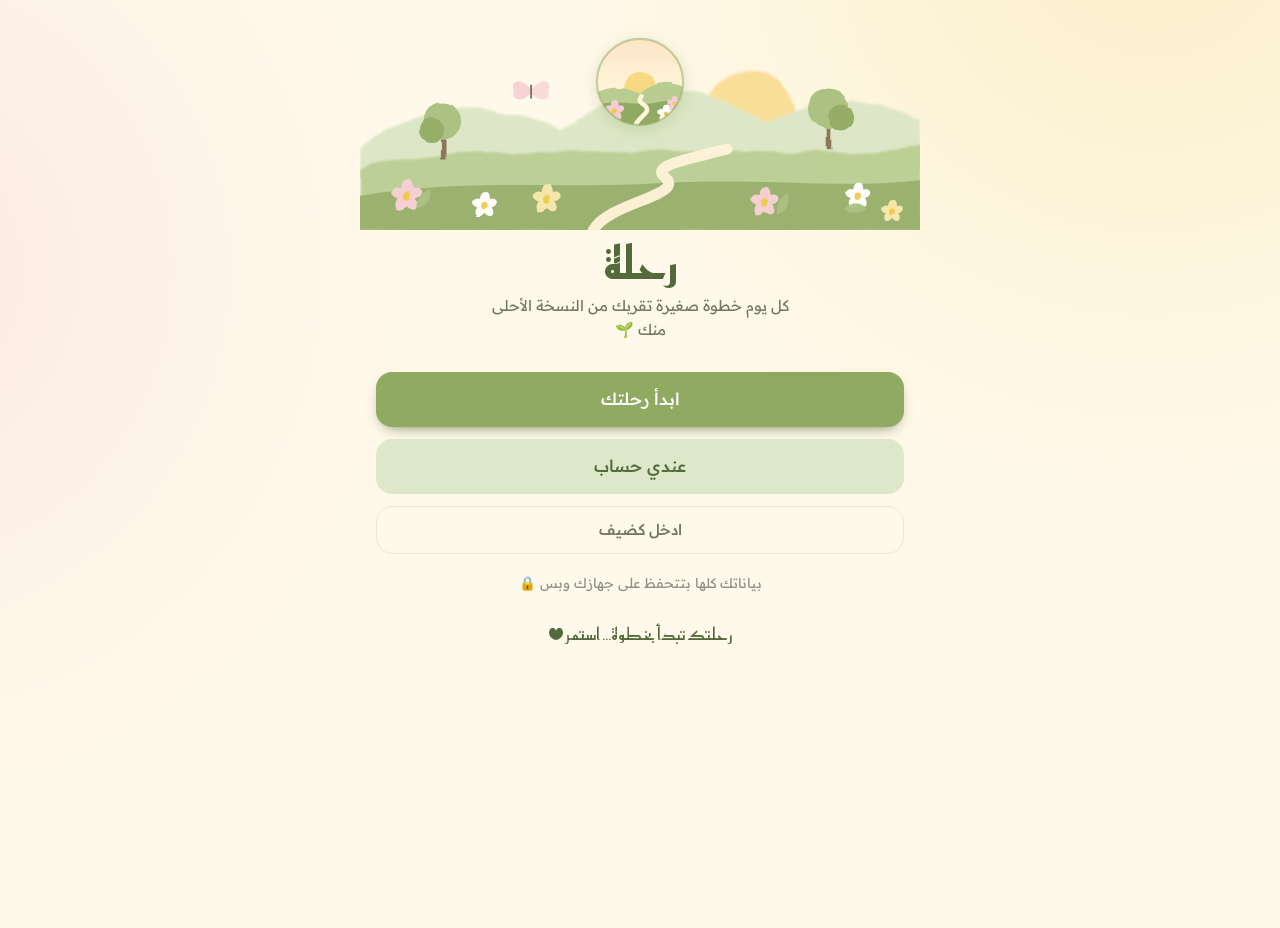
==== rehla/index.html @ 995b86f7 "Add Rehla: Arabic personal growth PWA (worship, habits, journal, mood, health, goals, reports) Offli" ====
<!doctype html>
<html lang="ar" dir="rtl">
<head>
  <meta charset="utf-8">
  <meta name="viewport" content="width=device-width, initial-scale=1, viewport-fit=cover">
  <title>رحلة · خطوة كل يوم</title>
  <meta name="description" content="رحلة — تطبيقك لتنظيم عباداتك وعاداتك وصحتك ومشاعرك، خطوة صغيرة كل يوم.">
  <meta name="theme-color" content="#FFF9EB">
  <link rel="manifest" href="manifest.webmanifest">
  <link rel="icon" href="icons/icon.svg" type="image/svg+xml">
  <link rel="apple-touch-icon" href="icons/icon-192.png">
  <meta name="mobile-web-app-capable" content="yes">
  <meta name="apple-mobile-web-app-capable" content="yes">
  <meta name="apple-mobile-web-app-title" content="رحلة">
  <link rel="preconnect" href="https://fonts.googleapis.com">
  <link rel="preconnect" href="https://fonts.gstatic.com" crossorigin>
  <link href="https://fonts.googleapis.com/css2?family=Amiri:wght@400;700&family=Readex+Pro:wght@300;400;500;600;700&family=Reem+Kufi:wght@500;600;700&display=swap" rel="stylesheet">
  <link rel="stylesheet" href="css/app.css">
</head>
<body>
  <!-- فلاتر الألوان المائية المشتركة لكل الرسومات -->
  <svg width="0" height="0" style="position:absolute" aria-hidden="true">
    <defs>
      <filter id="wc" x="-20%" y="-20%" width="140%" height="140%">
        <feTurbulence type="fractalNoise" baseFrequency="0.035" numOctaves="2" seed="3" result="n"/>
        <feDisplacementMap in="SourceGraphic" in2="n" scale="7" xChannelSelector="R" yChannelSelector="G" result="d"/>
        <feGaussianBlur in="d" stdDeviation="0.8"/>
      </filter>
      <filter id="wcs" x="-20%" y="-20%" width="140%" height="140%">
        <feTurbulence type="fractalNoise" baseFrequency="0.08" numOctaves="2" seed="7" result="n"/>
        <feDisplacementMap in="SourceGraphic" in2="n" scale="2.5" xChannelSelector="R" yChannelSelector="G"/>
      </filter>
      <linearGradient id="sky" x1="0" y1="0" x2="0" y2="1">
        <stop offset="0" stop-color="#FCE6C8"/><stop offset=".6" stop-color="#FFF4DA"/><stop offset="1" stop-color="#EEF3DF"/>
      </linearGradient>
    </defs>
  </svg>

  <div id="splash" aria-hidden="true">
    <div class="splash-in">
      <svg width="96" height="96" viewBox="0 0 64 64"><circle cx="32" cy="32" r="30" fill="url(#sky)"/><circle cx="32" cy="36" r="11" fill="#F7D57A"/><path d="M2 44 C 14 34 22 36 32 40 C 44 30 54 32 62 40 L62 52 A30 30 0 0 1 2 52Z" fill="#B9CD92"/><path d="M28 62 C 30 56 40 54 36 49 C 33 46 30 46 33 42" stroke="#FFF4DA" stroke-width="3.2" fill="none" stroke-linecap="round"/></svg>
      <b>رحلة</b>
    </div>
  </div>

  <a href="#main" class="skip">انتقل للمحتوى</a>
  <main id="main" tabindex="-1"></main>
  <nav id="nav" class="bottom-nav" aria-label="التنقل الرئيسي" hidden></nav>
  <div id="toasts" aria-live="polite"></div>

  <noscript><p style="padding:24px;text-align:center">رحلة محتاجة JavaScript عشان تشتغل.</p></noscript>
  <script type="module" src="js/app.js"></script>
</body>
</html>
---- rehla/css/app.css ----
/* ============ رحلة — الهوية البصرية ============ */
:root {
  --bg: #FFF9EB;
  --bg2: #FBF1DC;
  --card: #FFFDF7;
  --ink: #3E4A32;
  --ink2: #6F7765;
  --muted: #8E9284;
  --line: #EFE5CF;
  --track: #EEE7D6;
  --green: #91AA62;
  --green-d: #536B3C;
  --green-l: #DDE8CB;
  --pink: #F5CDD2;
  --pink-d: #E58FA0;
  --yellow: #F7E6A8;
  --yellow-d: #E5B93C;
  --sky: #DCEBF5;
  --sky-d: #7FB3D9;
  --peach: #FBE0C8;
  --lav: #E7DDF2;
  --danger: #C8645A;
  --shadow: 0 6px 22px -10px rgba(110, 96, 60, .28), 0 1px 3px rgba(110, 96, 60, .06);
  --shadow-lg: 0 18px 40px -16px rgba(83, 107, 60, .35);
  --r: 22px;
  --r-s: 14px;
  --f-body: 'Readex Pro', 'Segoe UI', Tahoma, sans-serif;
  --f-title: 'Reem Kufi', 'Readex Pro', sans-serif;
  --f-quran: 'Amiri', 'Traditional Arabic', serif;
  --nav-h: 74px;
  color-scheme: light;
}
[data-theme="dark"] {
  --bg: #1B2018;
  --bg2: #20271C;
  --card: #262E21;
  --ink: #EEF0E4;
  --ink2: #C4C9B6;
  --muted: #9AA08C;
  --line: #343E2D;
  --track: #39432F;
  --green: #A3BC72;
  --green-d: #C9DAA6;
  --green-l: #34422A;
  --pink: #5A3B41;
  --pink-d: #E8A0AE;
  --yellow: #554A26;
  --yellow-d: #E5C35C;
  --sky: #2B3D4A;
  --peach: #4E3B2C;
  --lav: #3C3449;
  --shadow: 0 6px 22px -10px rgba(0, 0, 0, .6);
  --shadow-lg: 0 18px 40px -16px rgba(0, 0, 0, .7);
  color-scheme: dark;
}

* { box-sizing: border-box; -webkit-tap-highlight-color: transparent; }
html { background: var(--bg); }
body {
  margin: 0; min-height: 100dvh; font-family: var(--f-body); color: var(--ink); background: var(--bg);
  background-image: radial-gradient(circle at 90% -10%, rgba(247, 230, 168, .5), transparent 40%), radial-gradient(circle at -10% 30%, rgba(245, 205, 210, .35), transparent 35%);
  background-attachment: fixed; font-size: 15px; line-height: 1.6; overflow-x: hidden;
}
[data-theme="dark"] body { background-image: radial-gradient(circle at 90% -10%, rgba(145, 170, 98, .12), transparent 40%); }
h1, h2, h3 { font-family: var(--f-title); font-weight: 600; margin: 0; line-height: 1.35; }
h1 { font-size: 1.45rem; } h2 { font-size: 1.1rem; } h3 { font-size: .98rem; margin: 10px 0 8px; }
p { margin: 6px 0; }
a { color: inherit; text-decoration: none; }
button, input, select, textarea { font: inherit; color: inherit; }
img { max-width: 100%; }
:focus-visible { outline: 3px solid var(--green); outline-offset: 2px; border-radius: 10px; }
[hidden] { display: none !important; }
.skip { position: absolute; top: -40px; right: 8px; background: var(--green); color: #fff; padding: 8px 14px; border-radius: 10px; z-index: 100; }
.skip:focus { top: 8px; }

main { max-width: 560px; margin: 0 auto; padding: 0 16px calc(28px + env(safe-area-inset-bottom)); outline: none; }
body.has-nav main { padding-bottom: calc(var(--nav-h) + 36px + env(safe-area-inset-bottom)); }
.screen.enter { animation: enter .35s cubic-bezier(.2, .8, .2, 1); }
@keyframes enter { from { opacity: 0; transform: translateY(10px); } }

/* ---------- utils ---------- */
.row { display: flex; align-items: center; } .col { display: flex; flex-direction: column; }
.between { justify-content: space-between; } .gap { gap: 12px; } .gap-s { gap: 8px; } .grow { flex: 1; min-width: 0; }
.center { text-align: center; justify-content: center; } .block { display: block; width: 100%; }
.mt { margin-top: 14px; } .mt-s { margin-top: 8px; } .pad-s { padding: 0 12px; }
.muted { color: var(--muted); } .small { font-size: .85rem; } .pre { white-space: pre-wrap; }
.grid2 { display: grid; grid-template-columns: 1fr 1fr; gap: 12px; }
.grid3 { display: grid; grid-template-columns: repeat(3, 1fr); gap: 10px; }
.grid5 { display: grid; grid-template-columns: repeat(5, 1fr); gap: 6px; }
.flip svg, .flip.ic { transform: scaleX(-1); }
.danger { color: var(--danger) !important; }

/* ---------- cards ---------- */
.card { background: var(--card); border-radius: var(--r); padding: 16px; box-shadow: var(--shadow); margin: 12px 0; border: 1px solid var(--line); position: relative; }
.grid2 > .card, .grid3 > .card, .col > .card { margin: 0; }
.c-green { background: linear-gradient(160deg, var(--green-l), var(--card)); }
.c-yellow { background: linear-gradient(160deg, var(--yellow), var(--card)); }
.c-pink { background: linear-gradient(160deg, var(--pink), var(--card)); }
.c-blue, .c-sky { background: linear-gradient(160deg, var(--sky), var(--card)); }
.c-peach { background: linear-gradient(160deg, var(--peach), var(--card)); }
.c-lav { background: linear-gradient(160deg, var(--lav), var(--card)); }

/* ---------- buttons ---------- */
.btn { display: inline-flex; align-items: center; justify-content: center; gap: 6px; border: 0; border-radius: 16px; padding: 11px 18px; font-weight: 500; cursor: pointer; transition: transform .12s, box-shadow .2s, background .2s; text-align: center; min-height: 44px; }
.btn:active { transform: scale(.97); }
.btn.primary { background: var(--green); color: #fff; box-shadow: 0 6px 16px -8px var(--green-d); }
[data-theme="dark"] .btn.primary { color: #1B2018; }
.btn.soft { background: var(--green-l); color: var(--green-d); }
.btn.ghost { background: transparent; border: 1.5px solid var(--line); color: var(--ink2); }
.btn.danger { background: var(--danger); color: #fff; }
.btn.danger-ghost { background: transparent; color: var(--danger); border: 1.5px dashed color-mix(in srgb, var(--danger) 40%, transparent); }
.btn.sm { padding: 6px 12px; min-height: 34px; font-size: .85rem; border-radius: 12px; }
.btn.lg { padding: 14px 20px; font-size: 1.05rem; }
.btn:disabled { opacity: .45; pointer-events: none; }
.btn.block { display: flex; width: 100%; }
.icon-btn { width: 42px; height: 42px; border-radius: 14px; display: inline-grid; place-items: center; border: 0; background: transparent; cursor: pointer; color: var(--ink2); position: relative; flex-shrink: 0; }
.icon-btn.soft { background: var(--card); box-shadow: var(--shadow); color: var(--green-d); }
.icon-btn.sm { width: 32px; height: 32px; border-radius: 10px; }
.icon-btn:disabled { opacity: .3; }
.ghost-slot { visibility: hidden; }
.link { background: none; border: 0; color: var(--green-d); cursor: pointer; padding: 4px 0; font-size: .9rem; display: inline-flex; align-items: center; gap: 4px; }
.badge-dot { position: absolute; top: 4px; left: 4px; min-width: 18px; height: 18px; padding: 0 4px; border-radius: 9px; background: var(--pink-d); color: #fff; font-size: 11px; display: grid; place-items: center; line-height: 1; border: 2px solid var(--card); }
.fab { position: fixed; left: max(18px, calc(50% - 262px)); bottom: calc(24px + env(safe-area-inset-bottom)); width: 58px; height: 58px; border-radius: 20px; background: var(--green); color: #fff; border: 0; display: grid; place-items: center; box-shadow: var(--shadow-lg); cursor: pointer; z-index: 20; transition: transform .15s; }
body.has-nav .fab { bottom: calc(var(--nav-h) + 22px + env(safe-area-inset-bottom)); }
.fab:active { transform: scale(.92); }

/* ---------- page head ---------- */
.page-head { display: flex; align-items: center; gap: 10px; padding: calc(14px + env(safe-area-inset-top)) 0 8px; position: sticky; top: 0; z-index: 10; background: linear-gradient(var(--bg) 75%, transparent); }
.ph-title { flex: 1; text-align: center; min-width: 0; }
.ph-title h1 { font-size: 1.3rem; white-space: nowrap; overflow: hidden; text-overflow: ellipsis; }
.ph-title p { margin: 0; font-size: .82rem; color: var(--muted); }

/* ---------- segmented ---------- */
.seg { display: flex; background: var(--bg2); border-radius: 16px; padding: 4px; gap: 4px; margin: 8px 0 4px; border: 1px solid var(--line); overflow-x: auto; scrollbar-width: none; }
.seg button { flex: 1; border: 0; background: transparent; padding: 8px 10px; border-radius: 12px; cursor: pointer; color: var(--ink2); white-space: nowrap; font-size: .9rem; transition: background .2s; }
.seg button.on { background: var(--card); color: var(--green-d); font-weight: 600; box-shadow: var(--shadow); }
.seg.sm button { padding: 6px; font-size: .85rem; }
.row > .seg { margin: 0; flex: 0 0 auto; }

/* ---------- forms ---------- */
.field { display: flex; flex-direction: column; gap: 6px; margin: 10px 0; }
.field > span { font-size: .85rem; color: var(--ink2); font-weight: 500; }
.field.row { flex-direction: row; align-items: center; margin: 0; }
input, select, textarea { background: var(--bg); border: 1.5px solid var(--line); border-radius: 14px; padding: 11px 13px; width: 100%; outline: none; transition: border .2s, box-shadow .2s; min-height: 44px; }
input:focus, select:focus, textarea:focus { border-color: var(--green); box-shadow: 0 0 0 3px color-mix(in srgb, var(--green) 25%, transparent); }
textarea { resize: vertical; line-height: 1.7; }
input[type="date"], input[type="time"] { direction: ltr; text-align: right; }
.w-sm { width: 70px; display: inline-block; }
.form-error { color: var(--danger); font-size: .88rem; margin: 8px 0 0; text-align: center; }
.big-input { font-size: 1.3rem; text-align: center; padding: 14px; border-radius: 18px; }
.pin-input { text-align: center; letter-spacing: 10px; font-size: 1.4rem; direction: ltr; }
.search { display: flex; align-items: center; gap: 8px; background: var(--card); border: 1.5px solid var(--line); border-radius: 16px; padding: 0 12px; margin: 10px 0; color: var(--muted); }
.search input { border: 0; background: transparent; box-shadow: none !important; padding-inline: 0; }
.switch-row { display: flex; align-items: center; justify-content: space-between; gap: 12px; padding: 10px 0; cursor: pointer; border-bottom: 1px solid var(--line); }
.switch-row:last-child { border-bottom: 0; }
.switch-row input { position: absolute; opacity: 0; width: 1px; height: 1px; }
.switch-row i { width: 46px; height: 28px; border-radius: 14px; background: var(--track); position: relative; flex-shrink: 0; transition: background .2s; }
.switch-row i::after { content: ''; position: absolute; top: 3px; right: 3px; width: 22px; height: 22px; border-radius: 50%; background: #fff; box-shadow: 0 1px 4px rgba(0, 0, 0, .2); transition: transform .2s; }
.switch-row input:checked + i { background: var(--green); }
.switch-row input:checked + i::after { transform: translateX(-18px); }
.switch-row input:focus-visible + i { outline: 3px solid var(--green); outline-offset: 2px; }
.disabled-group { opacity: .45; pointer-events: none; }

.chips { display: flex; flex-wrap: wrap; gap: 8px; }
.chips.center { justify-content: center; }
.chip { border: 1.5px solid var(--line); background: var(--card); border-radius: 999px; padding: 6px 14px; cursor: pointer; font-size: .88rem; color: var(--ink2); transition: all .15s; }
.chip.on { background: var(--green); border-color: var(--green); color: #fff; }
[data-theme="dark"] .chip.on { color: #1B2018; }
.chip:active { transform: scale(.95); }

/* ---------- progress ---------- */
.pbar { height: 8px; background: var(--track); border-radius: 8px; overflow: hidden; margin: 6px 0; flex: 1; }
.pbar span { display: block; height: 100%; border-radius: 8px; transition: width .6s cubic-bezier(.2, .8, .2, 1); }
.ring { position: relative; display: inline-grid; place-items: center; flex-shrink: 0; }
.ring svg { position: absolute; inset: 0; }
.ring-fg { transition: stroke-dashoffset .8s cubic-bezier(.2, .8, .2, 1); }
.ring b { position: relative; font-size: .85rem; font-weight: 600; text-align: center; line-height: 1.1; }
.ring b small { font-size: .65rem; color: var(--muted); display: block; }
.kv { display: flex; align-items: center; gap: 10px; padding: 4px 0; }
.kv > span:first-child { min-width: 70px; font-size: .9rem; }
.kv > b { font-size: .85rem; min-width: 40px; text-align: left; }
.big-progress { display: flex; align-items: baseline; gap: 8px; margin: 8px 0 2px; }
.big-progress b { font-size: 2rem; font-family: var(--f-title); color: var(--green-d); }
.big-progress span { color: var(--muted); }
.big-num { font-size: 1.6rem; font-family: var(--f-title); color: var(--green-d); margin: 8px 0; }

/* ---------- home ---------- */
.home-top { position: relative; margin: 0 -16px; padding: calc(12px + env(safe-area-inset-top)) 16px 64px; overflow: hidden; }
.hero-scene { position: absolute; inset: auto 0 0 0; width: 100%; height: 150px; z-index: -1; opacity: .95; }
[data-theme="dark"] .hero-scene { opacity: .35; }
.topbar { display: flex; justify-content: space-between; align-items: center; }
.brand { display: flex; align-items: center; gap: 10px; }
.brand b { font-family: var(--f-title); font-size: 1.5rem; color: var(--green-d); display: block; line-height: 1; }
.brand small { color: var(--muted); font-size: .75rem; }
.logo { filter: drop-shadow(0 4px 8px rgba(145, 170, 98, .3)); }
.greet { margin-top: 18px; }
.greet h1 { font-size: 1.5rem; }
.greet p { margin: 2px 0 0; color: var(--ink2); font-size: .9rem; }

.summary { display: flex; gap: 14px; align-items: center; margin-top: -48px; }
.sum-ring { display: flex; flex-direction: column; align-items: center; gap: 4px; }
.sum-ring small { font-size: .72rem; color: var(--muted); }
.sum-ring .ring b { font-size: 1.1rem; }
.sum-grid { flex: 1; display: grid; grid-template-columns: 1fr 1fr; gap: 8px; }
.sum-item { background: var(--bg); border-radius: 14px; padding: 8px 10px; display: grid; grid-template-columns: auto 1fr; column-gap: 8px; align-items: center; }
.sum-item b { font-size: 1.05rem; line-height: 1.2; }
.sum-item small { grid-column: 2; font-size: .68rem; color: var(--muted); line-height: 1.3; }
.si-ic { grid-row: span 2; width: 30px; height: 30px; border-radius: 10px; display: grid; place-items: center; font-size: 15px; }
.si-ic.y { background: var(--yellow); } .si-ic.p { background: var(--pink); } .si-ic.b { background: var(--sky); } .si-ic.g { background: var(--green-l); }

.features { margin: 14px 0; }
.feature { border-radius: var(--r); padding: 14px 14px 16px; display: flex; flex-direction: column; box-shadow: var(--shadow); border: 1px solid var(--line); transition: transform .18s, box-shadow .2s; animation: pop-in .45s backwards; animation-delay: calc(var(--i) * 50ms); min-height: 150px; }
.feature:active { transform: scale(.97); }
@media (hover: hover) { .feature:hover { transform: translateY(-3px); box-shadow: var(--shadow-lg); } }
@keyframes pop-in { from { opacity: 0; transform: translateY(12px) scale(.96); } }
.f-art { width: 74px; height: 74px; margin-bottom: 6px; }
.f-art svg { width: 100%; height: 100%; }
.feature b { font-family: var(--f-title); font-size: 1.08rem; }
.feature small { color: var(--ink2); font-size: .8rem; }

.dhikr .dhikr-text { font-size: 1.25rem; }
.dhikr-text { font-family: var(--f-quran); font-size: 1.2rem; line-height: 2; text-align: center; margin: 8px 0 0; color: var(--ink); }
.zikr-quran { font-family: var(--f-title); font-size: 1.1rem; text-align: center; color: var(--green-d); margin: 4px 0; }
.ref { text-align: center; font-size: .78rem; color: var(--muted); margin: 0 0 8px; }
.dhikr-row { display: flex; align-items: center; justify-content: center; gap: 20px; }
.counter-btn { width: 128px; height: 128px; border-radius: 50%; border: 0; background: radial-gradient(circle at 35% 30%, var(--card), var(--green-l)); position: relative; cursor: pointer; display: flex; flex-direction: column; align-items: center; justify-content: center; box-shadow: var(--shadow-lg), inset 0 -6px 14px rgba(83, 107, 60, .12); user-select: none; touch-action: manipulation; }
.counter-btn svg { position: absolute; inset: 0; width: 100%; height: 100%; }
.cprog { transition: stroke-dashoffset .3s; }
.cnum { font-size: 2.1rem; font-weight: 700; font-family: var(--f-title); color: var(--green-d); line-height: 1; position: relative; }
.counter-btn small { position: relative; color: var(--muted); font-size: .75rem; }
.counter-btn.pop, .zikr.pop .z-count { animation: tap .25s; }
@keyframes tap { 50% { transform: scale(.93); } }
.dhikr.done .counter-btn { background: radial-gradient(circle at 35% 30%, var(--card), var(--yellow)); }
.next-prayer { display: flex; align-items: center; gap: 12px; background: linear-gradient(120deg, var(--sky), var(--card)); }
.next-prayer > div:first-child { flex: 1; }
.next-prayer small { display: block; color: var(--muted); font-size: .78rem; }
.next-prayer b { font-size: 1.1rem; font-family: var(--f-title); }
.np-time { font-size: 1.15rem; font-weight: 600; color: var(--green-d); text-align: center; }
.np-time small { display: block; font-size: .7rem; color: var(--muted); }
.todo { list-style: none; padding: 0; margin: 6px 0 0; }
.todo li { border-bottom: 1px dashed var(--line); }
.todo li:last-child { border: 0; }
.todo li > a, .todo li { display: flex; align-items: center; gap: 10px; padding: 9px 0; }
.todo li.done { color: var(--muted); text-decoration: line-through; }
.todo .go { margin-inline-start: auto; color: var(--muted); }
.go svg { transform: scaleX(-1); }
.dot { width: 10px; height: 10px; border-radius: 50%; flex-shrink: 0; background: var(--green); }
.g-prayer { background: var(--green); } .g-azkar { background: var(--pink-d); } .g-quran { background: var(--yellow-d); }
.g-health { background: var(--sky-d); } .g-habit { background: #B79BD6; } .g-challenge { background: #F0A36B; }
.all-done { text-align: center; background: linear-gradient(120deg, var(--pink), var(--yellow)); font-weight: 500; }
.motivate { text-align: center; background: linear-gradient(140deg, var(--yellow), var(--pink)); overflow: hidden; }
.motivate p { font-family: var(--f-title); font-size: 1.1rem; margin: 0 0 4px; position: relative; }
.quote { position: absolute; top: -18px; right: 12px; font-size: 6rem; opacity: .2; font-family: serif; line-height: 1; }
.assistant-teaser { display: flex; align-items: center; gap: 12px; background: linear-gradient(120deg, var(--lav), var(--card)); }
.assistant-teaser b { display: block; } .assistant-teaser small { color: var(--muted); }
.assistant-teaser > div { flex: 1; }
.as-ic { width: 44px; height: 44px; border-radius: 14px; background: var(--card); display: grid; place-items: center; color: #9A7BC7; flex-shrink: 0; box-shadow: var(--shadow); }
.tagline { text-align: center; font-family: var(--f-title); color: var(--green-d); margin: 22px 0 8px; font-size: 1.05rem; }

/* focus mode للذكر */
.focus-mode { position: fixed; inset: 0; z-index: 60; background: radial-gradient(circle at 50% 40%, var(--card), var(--green-l)); display: flex; flex-direction: column; align-items: center; justify-content: center; padding: 24px; text-align: center; user-select: none; touch-action: manipulation; animation: enter .3s; }
.focus-mode .dhikr-text { font-size: 1.5rem; max-width: 420px; }
.fm-num { font-size: 5.5rem; font-family: var(--f-title); color: var(--green-d); line-height: 1.1; margin-top: 20px; }
.fm-of { color: var(--muted); margin-bottom: 30px; }
.fm-close { position: absolute; top: calc(16px + env(safe-area-inset-top)); right: 16px; background: var(--card); }
.focus-mode.pulse .fm-num { animation: tap .2s; }

/* ---------- worship ---------- */
.day-switch { display: flex; align-items: center; justify-content: space-between; margin: 10px 0; text-align: center; }
.day-switch b { display: block; font-family: var(--f-title); } .day-switch small { color: var(--muted); font-size: .8rem; }
.prayer-list { list-style: none; padding: 0; margin: 10px 0 0; display: flex; flex-direction: column; gap: 8px; }
.prayer-row { width: 100%; display: flex; align-items: center; gap: 12px; padding: 10px 12px; border-radius: 16px; border: 1.5px solid var(--line); background: var(--bg); cursor: pointer; text-align: right; transition: all .2s; }
.done > .prayer-row { background: var(--green-l); border-color: transparent; }
.pr-emoji { font-size: 1.4rem; }
.pr-name { flex: 1; display: flex; flex-direction: column; }
.pr-name small { color: var(--muted); font-size: .78rem; }
.pr-status { font-size: .78rem; color: var(--ink2); }
.check { width: 30px; height: 30px; border-radius: 50%; border: 2px solid var(--line); display: grid; place-items: center; color: transparent; transition: all .25s; flex-shrink: 0; }
.check.on { background: var(--green); border-color: var(--green); color: #fff; animation: checkpop .35s; }
@keyframes checkpop { 50% { transform: scale(1.2); } }
.status-grid { display: grid; grid-template-columns: 1fr 1fr; gap: 8px; }
.status-opt { border: 1.5px solid var(--line); background: var(--bg); border-radius: 14px; padding: 12px; cursor: pointer; display: flex; flex-direction: column; align-items: center; }
.status-opt small { color: var(--muted); font-size: .75rem; }
.status-opt.on { border-color: var(--green); background: var(--green-l); color: var(--green-d); font-weight: 600; }
.stat b { font-size: 1.5rem; font-family: var(--f-title); display: block; color: var(--green-d); line-height: 1.3; }
.stat small { color: var(--muted); font-size: .75rem; display: block; }
.big-emoji { font-size: 1.5rem; display: block; }
.cal-grid { display: grid; grid-template-columns: repeat(7, 1fr); gap: 5px; margin-top: 6px; }
.cal-grid.head span { text-align: center; font-size: .75rem; color: var(--muted); }
.cal-cell { aspect-ratio: 1; border: 0; border-radius: 10px; background: var(--bg); font-size: .78rem; cursor: pointer; color: var(--ink2); }
.cal-cell:disabled { opacity: .35; cursor: default; }
.cal-cell.today { outline: 2px solid var(--green); }
.cal-cell.has { background: var(--pink); font-weight: 600; }
.cal-cell.picked { background: var(--green); color: #fff; }
.lv0 { background: var(--bg); } .lv1 { background: color-mix(in srgb, var(--green) 15%, var(--bg)); } .lv2 { background: color-mix(in srgb, var(--green) 30%, var(--bg)); }
.lv3 { background: color-mix(in srgb, var(--green) 50%, var(--bg)); } .lv4 { background: color-mix(in srgb, var(--green) 70%, var(--bg)); } .lv5 { background: var(--green); color: #fff; }
.cal-legend { display: flex; align-items: center; justify-content: center; gap: 5px; margin-top: 10px; font-size: .72rem; color: var(--muted); flex-wrap: wrap; }
.cal-legend i { width: 14px; height: 14px; border-radius: 4px; display: inline-block; }
.link-card { display: flex; }
.quran-hero { display: flex; gap: 16px; align-items: center; background: linear-gradient(140deg, var(--green-l), var(--card)); }
.quran-hero .ring b { font-size: 1.3rem; }
.eta { background: var(--card); border-radius: 12px; padding: 6px 10px; font-size: .85rem; }
.mini-bars { display: flex; align-items: flex-end; gap: 8px; height: 90px; margin-top: 10px; }
.mini-bars > div { flex: 1; display: flex; flex-direction: column; align-items: center; height: 100%; justify-content: flex-end; }
.mini-bars span { width: 100%; max-width: 28px; background: linear-gradient(var(--green), var(--green-l)); border-radius: 8px 8px 4px 4px; min-height: 3px; transition: height .6s; }
.mini-bars small { font-size: .72rem; color: var(--muted); }
.list { list-style: none; padding: 0; margin: 6px 0 0; }
.list li { padding: 10px 0; border-bottom: 1px dashed var(--line); gap: 10px; }
.list li:last-child { border: 0; }
.list .block { display: block; }
.azkar-set { display: flex; align-items: center; gap: 12px; margin: 0; }
.azkar-set b { display: block; font-family: var(--f-title); } .azkar-set small { color: var(--muted); font-size: .8rem; }
.az-em { font-size: 1.8rem; width: 52px; height: 52px; background: var(--card); border-radius: 16px; display: grid; place-items: center; box-shadow: var(--shadow); flex-shrink: 0; }
.zikr { margin: 0; cursor: pointer; transition: background .3s; }
.zikr.done { background: var(--green-l); }
.zikr.done .dhikr-text { color: var(--green-d); }
.z-count { min-width: 92px; height: 44px; border-radius: 22px; border: 0; background: var(--green); color: #fff; cursor: pointer; font-size: .95rem; display: inline-flex; align-items: center; justify-content: center; gap: 4px; touch-action: manipulation; }
.zikr.done .z-count { background: var(--card); color: var(--green-d); }

/* ---------- habits ---------- */
.habit-row { display: flex; align-items: center; gap: 12px; background: var(--card); border-radius: 18px; padding: 10px 12px; box-shadow: var(--shadow); border: 1px solid var(--line); border-inline-start: 5px solid var(--hc); transition: background .3s; }
.habit-row.done { background: color-mix(in srgb, var(--hc) 45%, var(--card)); }
.habit-row.muted-row { opacity: .6; box-shadow: none; }
.h-ic { width: 46px; height: 46px; border-radius: 15px; background: var(--hc); display: grid; place-items: center; font-size: 1.4rem; flex-shrink: 0; }
.h-ic.big { width: 64px; height: 64px; font-size: 2rem; border-radius: 20px; }
.h-body { flex: 1; min-width: 0; display: flex; flex-direction: column; }
.h-body small { color: var(--muted); font-size: .78rem; white-space: nowrap; overflow: hidden; text-overflow: ellipsis; }
.done .h-body b { text-decoration: line-through; text-decoration-color: var(--green); }
.h-check { width: 44px; height: 44px; border-radius: 14px; border: 2px solid var(--line); background: var(--bg); cursor: pointer; display: grid; place-items: center; color: var(--muted); flex-shrink: 0; transition: all .2s; }
.h-check.on { background: var(--green); border-color: var(--green); color: #fff; animation: checkpop .35s; }
.h-check.val { color: var(--green-d); }
.h-check.sm { width: 32px; height: 32px; border-radius: 10px; }
.habit-card { display: flex; align-items: center; gap: 12px; margin: 0; }
.habit-card b { display: block; }
.habit-hero { display: flex; align-items: center; gap: 14px; background: linear-gradient(140deg, var(--hc), var(--card)); }
.habit-hero b { font-size: 1.4rem; font-family: var(--f-title); display: block; text-align: center; }
.habit-hero small { display: block; text-align: center; font-size: .72rem; color: var(--ink2); }
.heatmap { display: grid; grid-template-rows: repeat(7, 1fr); grid-auto-flow: column; gap: 4px; margin: 10px 0; direction: rtl; }
.hm { aspect-ratio: 1; border-radius: 4px; display: block; }
.hm.d { background: var(--green); } .hm.p { background: color-mix(in srgb, var(--green) 45%, var(--bg)); } .hm.m { background: var(--pink); } .hm.n { background: var(--track); opacity: .5; }
.templates { display: grid; grid-template-columns: 1fr 1fr; gap: 10px; }
.tpl { border: 2px solid transparent; background: color-mix(in srgb, var(--hc) 60%, var(--card)); border-radius: 18px; padding: 12px; cursor: pointer; display: flex; flex-direction: column; align-items: center; text-align: center; gap: 2px; transition: all .2s; }
.tpl span { font-size: 1.7rem; } .tpl small { font-size: .72rem; color: var(--ink2); }
.tpl.on { border-color: var(--green); box-shadow: 0 0 0 3px color-mix(in srgb, var(--green) 25%, transparent); }
.tpl:disabled { opacity: .5; }
.icon-pick { display: grid; grid-template-columns: repeat(10, 1fr); gap: 4px; }
.icon-pick button { aspect-ratio: 1; border: 0; border-radius: 10px; background: var(--bg); font-size: 1.15rem; cursor: pointer; padding: 0; }
.icon-pick button.on { background: var(--green-l); outline: 2px solid var(--green); }
.color-pick { display: flex; gap: 10px; flex-wrap: wrap; }
.color-pick button { width: 34px; height: 34px; border-radius: 50%; border: 2px solid var(--line); cursor: pointer; }
.color-pick button.on { outline: 3px solid var(--green); outline-offset: 2px; }
.weekdays { display: flex; gap: 6px; }
.weekdays button { flex: 1; aspect-ratio: 1; max-width: 44px; border-radius: 50%; border: 1.5px solid var(--line); background: var(--bg); cursor: pointer; }
.weekdays button.on { background: var(--green); color: #fff; border-color: var(--green); }
.stepper { display: flex; align-items: center; justify-content: center; gap: 12px; margin: 14px 0; }
.stepper input { width: 120px; text-align: center; font-size: 1.8rem; font-family: var(--f-title); }
.stepper .icon-btn { font-size: 1.6rem; width: 52px; height: 52px; }

/* ---------- journal ---------- */
.journal-item { display: flex; gap: 12px; margin: 0; }
.journal-item img { width: 76px; height: 76px; object-fit: cover; border-radius: 14px; flex-shrink: 0; }
.journal-item b { display: block; font-family: var(--f-title); }
.journal-item p { color: var(--ink2); font-size: .85rem; margin: 2px 0 0; }
mark { background: var(--yellow); color: inherit; border-radius: 4px; padding: 0 2px; }
.paper { background: var(--card) repeating-linear-gradient(transparent 0 31px, color-mix(in srgb, var(--line) 70%, transparent) 31px 32px); }
.paper textarea { background: transparent; border: 0; box-shadow: none !important; line-height: 32px; padding: 0 4px; min-height: 260px; }
.title-input { font-family: var(--f-title); font-size: 1.2rem; background: transparent; border: 0; border-bottom: 1.5px dashed var(--line); border-radius: 0; box-shadow: none !important; }
.entry-body { line-height: 32px; font-size: 1.02rem; white-space: normal; word-wrap: break-word; }
.entry-img { width: 100%; border-radius: 16px; margin-bottom: 12px; }
.img-prev { position: relative; display: inline-block; }
.img-prev img { max-height: 180px; border-radius: 14px; }
.img-prev .icon-btn { position: absolute; top: 6px; left: 6px; background: var(--card); }
.lock-card { padding: 30px 20px; } .lock-card svg { color: var(--green); }

/* ---------- mood ---------- */
.mood-grid { display: grid; grid-template-columns: repeat(3, 1fr); gap: 10px; margin-top: 12px; }
.mood-btn { border: 2px solid transparent; background: color-mix(in srgb, var(--mc) 70%, var(--card)); border-radius: 18px; padding: 12px 4px; cursor: pointer; display: flex; flex-direction: column; align-items: center; transition: transform .18s, border .2s; }
.mood-btn span { font-size: 2rem; line-height: 1.2; transition: transform .25s; }
.mood-btn small { font-size: .8rem; }
.mood-btn.on { border-color: var(--green-d); transform: scale(1.04); }
.mood-btn.on span { transform: scale(1.15) rotate(-6deg); }
.mood-form { margin-top: 16px; animation: enter .3s; }
.support-msg { background: var(--bg); border-radius: 14px; padding: 12px; font-size: .92rem; border-inline-start: 4px solid var(--pink-d); }
.mood-timeline { display: flex; flex-direction: column; gap: 8px; }
.mood-entry { display: flex; gap: 10px; align-items: flex-start; background: color-mix(in srgb, var(--mc) 40%, var(--card)); border-radius: 16px; padding: 10px; }
.me-emoji { font-size: 1.7rem; }
.mood-entry p { margin: 4px 0 0; font-size: .88rem; }
.tags { display: flex; flex-wrap: wrap; gap: 4px; margin-top: 4px; }
.tags span { background: var(--card); border-radius: 999px; padding: 1px 10px; font-size: .74rem; }
.insights { padding-inline-start: 18px; margin: 8px 0; }
.insights li { margin: 6px 0; font-size: .92rem; }

/* ---------- health ---------- */
.health-rings .hr { display: flex; flex-direction: column; align-items: center; padding: 12px 6px; margin: 0; }
.health-rings .ring b { font-size: 1.2rem; }
.hr > b { font-size: .95rem; margin-top: 6px; } .hr > small { color: var(--muted); font-size: .72rem; }
.glasses { display: flex; flex-wrap: wrap; gap: 6px; justify-content: center; margin: 12px 0; }
.glass { width: 36px; height: 48px; border: 0; background: none; cursor: pointer; color: var(--sky-d); padding: 0; }
.glass svg { width: 100%; height: 100%; }
.glass .wf { fill: var(--sky-d); opacity: 0; transform-origin: bottom; transform: scaleY(0); transition: all .35s cubic-bezier(.2, .8, .2, 1); }
.glass.full .wf { opacity: .7; transform: scaleY(1); }
.mini-stats > div { text-align: center; background: var(--bg); border-radius: 14px; padding: 8px 4px; }
.mini-stats b { display: block; font-size: 1.15rem; font-family: var(--f-title); color: var(--green-d); }
.mini-stats small { color: var(--muted); font-size: .72rem; }

/* ---------- charts ---------- */
.chart { margin-top: 8px; }
.bars { position: relative; height: calc(var(--h) + 30px); }
.bars-row { display: flex; align-items: flex-end; gap: 4px; height: var(--h); }
.bar-col { flex: 1; display: flex; flex-direction: column; align-items: center; justify-content: flex-end; height: 100%; min-width: 0; position: relative; }
.bar { width: 100%; max-width: 30px; border-radius: 8px 8px 3px 3px; transition: height .7s cubic-bezier(.2, .8, .2, 1); animation: grow .7s cubic-bezier(.2, .8, .2, 1); transform-origin: bottom; }
@keyframes grow { from { transform: scaleY(0); } }
.bar-val { font-size: .66rem; color: var(--muted); }
.bar-lbl { position: absolute; bottom: -22px; font-size: .68rem; color: var(--muted); white-space: nowrap; }
.goal-line { position: absolute; left: 0; right: 0; border-top: 1.5px dashed var(--pink-d); z-index: 1; pointer-events: none; }
.goal-line span { position: absolute; left: 0; top: -16px; font-size: .64rem; color: var(--pink-d); background: var(--card); padding: 0 4px; border-radius: 4px; }
.line svg { width: 100%; height: auto; overflow: visible; }
.axis { font-size: 9px; fill: var(--muted); font-family: var(--f-body); }
.donut-wrap { display: flex; align-items: center; gap: 16px; margin-top: 8px; }
.legend { list-style: none; padding: 0; margin: 0; flex: 1; font-size: .82rem; }
.legend li { display: flex; align-items: center; gap: 6px; padding: 2px 0; }
.legend i { width: 12px; height: 12px; border-radius: 4px; flex-shrink: 0; }
.legend b { margin-inline-start: auto; }
.report-hero { display: flex; align-items: center; gap: 16px; background: linear-gradient(140deg, var(--green-l), var(--yellow)); }
.report-hero .ring b { font-size: 1.3rem; }
.up { color: var(--green-d); } .flat { color: var(--muted); font-weight: 400; font-size: .78rem; }

/* ---------- journey ---------- */
.goal-card { display: flex; align-items: center; gap: 12px; margin: 0; }
.goal-card b { display: block; }
.goal-card.done { background: linear-gradient(140deg, var(--yellow), var(--card)); }
.steps { list-style: none; padding: 0; margin: 8px 0; }
.steps li { display: flex; align-items: center; gap: 10px; padding: 8px 0; border-bottom: 1px dashed var(--line); }
.steps li.done span { text-decoration: line-through; color: var(--muted); }
.challenge { margin: 0; }
.challenge.c7 { background: linear-gradient(150deg, var(--peach), var(--card)); }
.challenge.c30 { background: linear-gradient(150deg, var(--lav), var(--card)); }
.ch-ic { font-size: 1.6rem; width: 46px; height: 46px; background: var(--card); border-radius: 14px; display: grid; place-items: center; }
.ch-dots { display: flex; gap: 6px; margin-top: 12px; flex-wrap: wrap; }
.ch-dots i { flex: 1; min-width: 22px; height: 22px; border-radius: 50%; background: var(--card); border: 2px solid var(--line); }
.ch-dots.many i { flex: 0 0 calc((100% - 54px) / 10); min-width: 0; aspect-ratio: 1; height: auto; }
.ch-dots i.on { background: var(--green); border-color: var(--green); }
.ch-dots i.miss { background: var(--track); border-color: transparent; }
.ch-dots i.now { box-shadow: 0 0 0 3px color-mix(in srgb, var(--green) 30%, transparent); }
.timeline { position: relative; padding: 10px 0; }
.timeline::before { content: ''; position: absolute; top: 0; bottom: 0; right: 21px; width: 3px; border-radius: 3px; background: repeating-linear-gradient(var(--green) 0 8px, transparent 8px 14px); opacity: .5; }
.tl-item { display: flex; gap: 12px; align-items: flex-start; margin: 10px 0; position: relative; }
.tl-dot { width: 44px; height: 44px; border-radius: 50%; background: var(--card); display: grid; place-items: center; font-size: 1.2rem; box-shadow: var(--shadow); flex-shrink: 0; z-index: 1; }
.tl-item p { margin: 0; } .tl-item.big p { font-weight: 600; }
.tl-item.big .tl-dot { background: var(--yellow); }
.ob-art.small svg, .center > svg { width: 120px; height: 120px; }

/* ---------- achievements ---------- */
.level-card { display: flex; gap: 14px; align-items: center; background: linear-gradient(140deg, var(--yellow), var(--pink)); }
.lv-art svg { width: 86px; height: 86px; }
.pts { font-size: 1.6rem; font-family: var(--f-title); display: block; }
.pts small { font-size: .85rem; font-weight: 400; }
.badges { display: grid; grid-template-columns: repeat(3, 1fr); gap: 10px; margin: 10px 0; }
.badge { background: var(--card); border: 1px solid var(--line); border-radius: 18px; padding: 12px 8px; text-align: center; display: flex; flex-direction: column; align-items: center; gap: 2px; filter: grayscale(.9); opacity: .65; }
.badge.got { filter: none; opacity: 1; background: linear-gradient(160deg, var(--bc), var(--card)); box-shadow: var(--shadow); }
.b-ic { font-size: 1.9rem; width: 54px; height: 54px; border-radius: 50%; background: var(--bg); display: grid; place-items: center; }
.badge.got .b-ic { background: var(--card); box-shadow: 0 0 0 3px var(--bc); }
.badge b { font-size: .8rem; line-height: 1.3; } .badge small { font-size: .66rem; color: var(--muted); line-height: 1.3; }
.badge .pbar { width: 100%; }
.ok { color: var(--green-d) !important; font-weight: 600; }
.points-list { padding: 0; list-style: none; margin: 8px 0 0; display: grid; gap: 4px; font-size: .88rem; }

/* ---------- support ---------- */
.assistant-msg { display: flex; gap: 12px; align-items: flex-start; background: linear-gradient(140deg, var(--lav), var(--pink)); }
.assistant-msg p { margin: 0; font-family: var(--f-title); font-size: 1.02rem; }
.goals-list { padding-inline-start: 20px; margin: 8px 0 0; } .goals-list li { margin: 6px 0; }
.sugs { list-style: none; padding: 0; margin: 8px 0 0; }
.sugs li { display: flex; gap: 10px; align-items: flex-start; padding: 8px 0; border-bottom: 1px dashed var(--line); }
.sugs li:last-child { border: 0; }
.sugs span { font-size: 1.3rem; } .sugs p { margin: 0; font-size: .92rem; }
.link-row { padding: 8px 0; border-bottom: 1px dashed var(--line); justify-content: space-between; }
.faq details { margin: 10px 0; }
.faq summary { cursor: pointer; font-weight: 500; list-style: none; display: flex; justify-content: space-between; }
.faq summary::after { content: '+'; color: var(--green); font-size: 1.3rem; line-height: 1; }
.faq details[open] summary::after { content: '−'; }
.faq p { color: var(--ink2); font-size: .9rem; }
.breathe-card { padding: 24px 16px; }
.breath-circle { --dur: 4s; width: 190px; height: 190px; margin: 24px auto 8px; border-radius: 50%; background: radial-gradient(circle, var(--sky), var(--green-l)); display: grid; place-items: center; transform: scale(.65); transition: transform var(--dur) ease-in-out; box-shadow: 0 0 0 14px color-mix(in srgb, var(--sky) 40%, transparent), var(--shadow-lg); }
.breath-circle span { font-family: var(--f-title); font-size: 1.3rem; color: var(--green-d); }
.breath-circle.in { transform: scale(1); } .breath-circle.hold { transform: scale(1); } .breath-circle.out { transform: scale(.65); }

/* ---------- profile ---------- */
.profile-card { display: flex; align-items: center; gap: 14px; background: linear-gradient(140deg, var(--green-l), var(--pink)); }
.avatar { width: 74px; height: 74px; border-radius: 50%; background: var(--card); display: grid; place-items: center; position: relative; cursor: pointer; flex-shrink: 0; box-shadow: var(--shadow); }
.avatar img { width: 100%; height: 100%; object-fit: cover; border-radius: 50%; }
.avatar span { font-size: 1.8rem; font-family: var(--f-title); color: var(--green-d); }
.avatar i { position: absolute; bottom: 0; left: 0; width: 26px; height: 26px; border-radius: 50%; background: var(--green); color: #fff; display: grid; place-items: center; }
.menu { padding: 6px 16px; }
.menu > a, .menu > button, .menu > label { display: flex; align-items: center; gap: 12px; width: 100%; padding: 14px 0; border: 0; border-bottom: 1px solid var(--line); background: none; cursor: pointer; text-align: right; font-size: .95rem; }
.menu > :last-child { border: 0; }
.menu .go { margin-inline-start: auto; color: var(--muted); }
.notif { display: flex; gap: 10px; margin: 0; }
.notif.unread { background: linear-gradient(140deg, var(--sky), var(--card)); }
.n-dot { width: 9px; height: 9px; border-radius: 50%; background: transparent; margin-top: 8px; flex-shrink: 0; }
.notif.unread .n-dot { background: var(--pink-d); }
.notif p { margin: 2px 0; }

/* ---------- empty ---------- */
.empty { text-align: center; padding: 26px 16px; color: var(--muted); display: flex; flex-direction: column; align-items: center; gap: 10px; }
.empty svg { width: 130px; height: 110px; }
.empty p { max-width: 300px; }

/* ---------- auth & onboarding ---------- */
.auth { min-height: 100dvh; display: flex; flex-direction: column; padding-top: env(safe-area-inset-top); }
.auth-hero { position: relative; height: 230px; margin: 0 -16px; display: grid; place-items: center; overflow: hidden; }
.auth-hero .hero-scene { height: 160px; z-index: 0; }
.auth-logo { position: relative; z-index: 1; margin-bottom: 60px; animation: float 4s ease-in-out infinite; }
@keyframes float { 50% { transform: translateY(-8px); } }
.brand-title { text-align: center; font-size: 2.8rem; color: var(--green-d); margin-top: 4px; }
.brand-sub { text-align: center; color: var(--ink2); margin: 0 auto 20px; max-width: 300px; }
.auth-actions { margin-top: 10px; }
.auth-form h2 { text-align: center; margin-bottom: 6px; }
.onboard { min-height: 100dvh; display: flex; flex-direction: column; justify-content: center; text-align: center; gap: 10px; padding: 30px 0; }
.ob-art { display: grid; place-items: center; margin-bottom: 10px; }
.ob-art.small svg { width: 110px; height: 110px; }
.ob-dots { display: flex; gap: 6px; justify-content: center; margin-bottom: 20px; }
.ob-dots i { width: 8px; height: 8px; border-radius: 4px; background: var(--track); transition: width .3s; }
.ob-dots i.on { width: 26px; background: var(--green); }
.onboard .templates { text-align: center; margin-top: 10px; }

/* ---------- bottom nav ---------- */
.bottom-nav { position: fixed; bottom: 0; left: 0; right: 0; z-index: 30; display: flex; justify-content: space-around; align-items: flex-end; max-width: 560px; margin: 0 auto; padding: 8px 8px calc(8px + env(safe-area-inset-bottom)); background: color-mix(in srgb, var(--card) 92%, transparent); backdrop-filter: blur(14px); -webkit-backdrop-filter: blur(14px); border-radius: 26px 26px 0 0; box-shadow: 0 -8px 30px -12px rgba(83, 107, 60, .3); border: 1px solid var(--line); border-bottom: 0; }
.bottom-nav a { flex: 1; display: flex; flex-direction: column; align-items: center; gap: 2px; font-size: .7rem; color: var(--muted); padding: 4px 0; transition: color .2s; }
.nav-ic { width: 40px; height: 32px; display: grid; place-items: center; border-radius: 12px; transition: background .25s; }
.bottom-nav a.on { color: var(--green-d); font-weight: 600; }
.bottom-nav a.on .nav-ic { background: var(--green-l); }
.bottom-nav .home-tab .nav-ic { width: 56px; height: 56px; border-radius: 20px; background: var(--green); color: #fff; margin-top: -26px; box-shadow: var(--shadow-lg); border: 4px solid var(--bg); }
[data-theme="dark"] .bottom-nav .home-tab .nav-ic { color: #1B2018; }
.bottom-nav .home-tab.on .nav-ic { background: var(--green-d); }
[data-theme="dark"] .bottom-nav .home-tab.on .nav-ic { background: var(--green); }

/* ---------- sheet ---------- */
.sheet-wrap { position: fixed; inset: 0; z-index: 50; display: flex; align-items: flex-end; justify-content: center; }
.sheet-bg { position: absolute; inset: 0; background: rgba(40, 46, 30, .38); opacity: 0; transition: opacity .25s; }
.sheet { position: relative; width: 100%; max-width: 560px; max-height: 92dvh; background: var(--card); border-radius: 28px 28px 0 0; transform: translateY(100%); transition: transform .3s cubic-bezier(.2, .8, .2, 1); display: flex; flex-direction: column; padding-bottom: env(safe-area-inset-bottom); }
.sheet-wrap.open .sheet-bg { opacity: 1; } .sheet-wrap.open .sheet { transform: none; }
.sheet-handle { width: 44px; height: 5px; border-radius: 3px; background: var(--track); margin: 10px auto 0; }
.sheet-head { display: flex; align-items: center; justify-content: space-between; padding: 6px 16px 4px 8px; }
.sheet-body { padding: 4px 18px 22px; overflow-y: auto; overscroll-behavior: contain; }
@media (min-width: 620px) { .sheet-wrap { align-items: center; } .sheet { border-radius: 28px; transform: translateY(30px) scale(.97); opacity: 0; transition: all .25s; } .sheet-wrap.open .sheet { opacity: 1; } }

/* ---------- toast & celebrate ---------- */
#toasts { position: fixed; top: calc(12px + env(safe-area-inset-top)); left: 0; right: 0; z-index: 80; display: flex; flex-direction: column; align-items: center; gap: 8px; pointer-events: none; padding: 0 16px; }
.toast { background: var(--green-d); color: #fff; padding: 10px 18px; border-radius: 16px; box-shadow: var(--shadow-lg); animation: toast-in .3s cubic-bezier(.2, .8, .2, 1); font-size: .92rem; max-width: 420px; text-align: center; transition: opacity .3s, transform .3s; }
[data-theme="dark"] .toast { background: #E8EEDA; color: #1B2018; }
.toast.err { background: var(--danger); color: #fff; } .toast.info { background: #6F8FB0; color: #fff; }
.toast.out { opacity: 0; transform: translateY(-10px); }
@keyframes toast-in { from { opacity: 0; transform: translateY(-14px) scale(.95); } }
.celebrate { position: fixed; inset: 0; z-index: 90; pointer-events: none; overflow: hidden; }
.celebrate span { position: absolute; top: -40px; left: var(--x); font-size: 24px; animation: fall 2.2s var(--d) ease-in forwards; transform: rotate(var(--r)); animation-delay: calc(var(--d) - .6s); }
@keyframes fall { to { transform: translateY(110vh) rotate(calc(var(--r) + 300deg)); opacity: .3; } }
.cel-msg { position: absolute; top: 40%; left: 50%; transform: translate(-50%, -50%); background: var(--card); color: var(--green-d); padding: 16px 24px; border-radius: 22px; box-shadow: var(--shadow-lg); font-family: var(--f-title); font-size: 1.15rem; text-align: center; width: max-content; max-width: 86vw; animation: cel 2.3s cubic-bezier(.2, .8, .2, 1) forwards; }
@keyframes cel { 0% { opacity: 0; transform: translate(-50%, -50%) scale(.6); } 15% { opacity: 1; transform: translate(-50%, -50%) scale(1.05); } 25% { transform: translate(-50%, -50%) scale(1); } 85% { opacity: 1; } 100% { opacity: 0; } }

/* butterflies */
.bfly { animation: flutter 5s ease-in-out infinite; transform-box: fill-box; }
.bfly .wing { animation: wing .35s ease-in-out infinite alternate; transform-origin: center; transform-box: fill-box; }
@keyframes wing { to { transform: scaleX(.6); } }
@keyframes flutter { 50% { translate: 8px -6px; } }

/* splash */
#splash { position: fixed; inset: 0; z-index: 200; background: var(--bg); display: grid; place-items: center; transition: opacity .5s; }
#splash.hide { opacity: 0; pointer-events: none; }
.splash-in { display: flex; flex-direction: column; align-items: center; gap: 8px; animation: float 2s ease-in-out infinite; }
.splash-in b { font-family: var(--f-title); font-size: 2rem; color: var(--green-d); }

@media (max-width: 360px) {
  .grid3 { gap: 6px; } .badges { grid-template-columns: repeat(2, 1fr); }
  .sum-grid { grid-template-columns: 1fr; } .counter-btn { width: 110px; height: 110px; }
  .icon-pick { grid-template-columns: repeat(7, 1fr); } .grid5 { grid-template-columns: repeat(3, 1fr); }
}
@media (prefers-reduced-motion: reduce) {
  *, *::before, *::after { animation-duration: .01ms !important; animation-iteration-count: 1 !important; transition-duration: .01ms !important; }
}
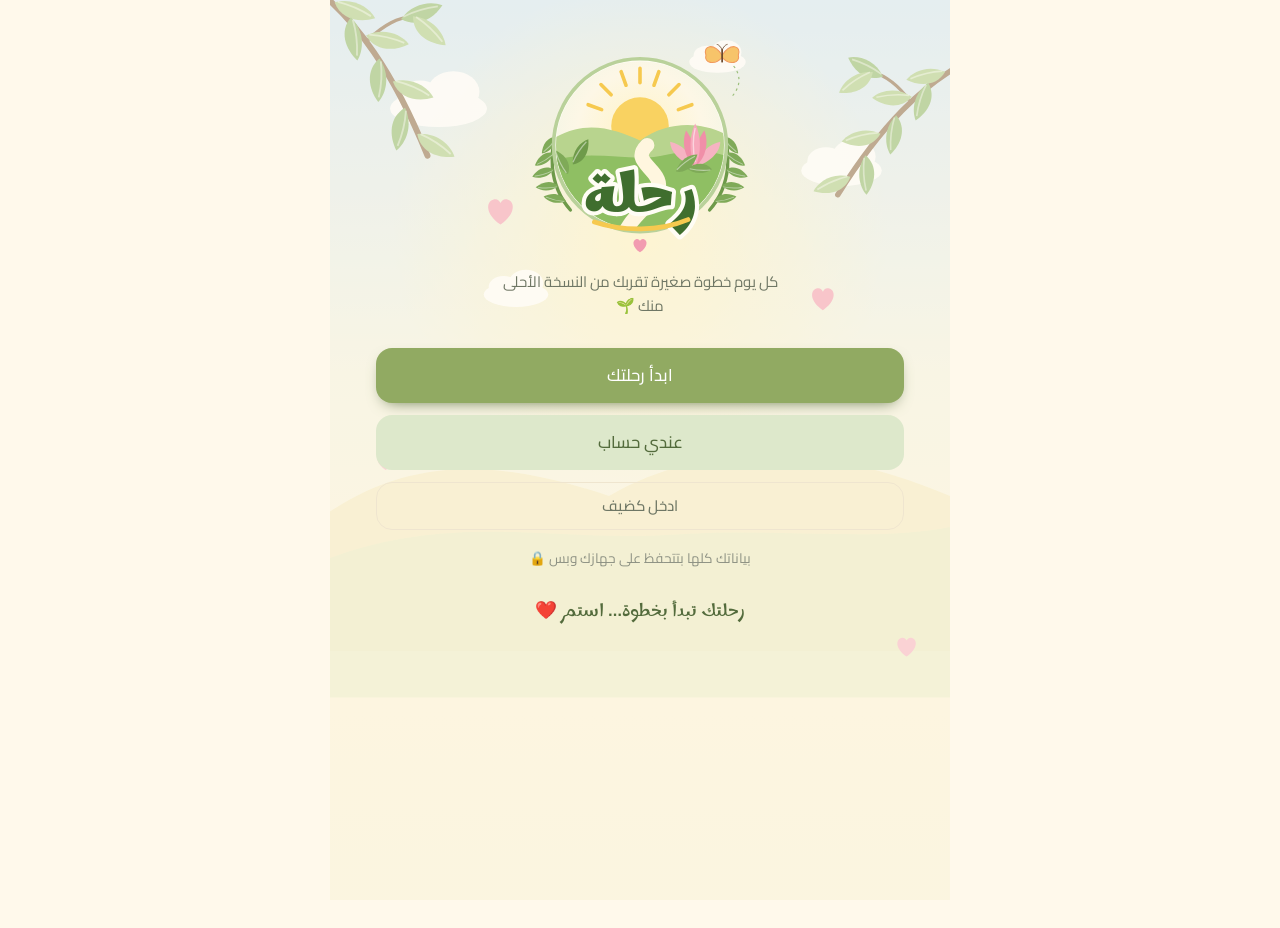
==== commit 83baa307: "Rehla: restyle to match the reference design Large circular logo with sun, winding path, lotus and l" ====
--- a/rehla/index.html
+++ b/rehla/index.html
@@ -14,7 +14,7 @@
   <meta name="apple-mobile-web-app-title" content="رحلة">
   <link rel="preconnect" href="https://fonts.googleapis.com">
   <link rel="preconnect" href="https://fonts.gstatic.com" crossorigin>
-  <link href="https://fonts.googleapis.com/css2?family=Amiri:wght@400;700&family=Readex+Pro:wght@300;400;500;600;700&family=Reem+Kufi:wght@500;600;700&display=swap" rel="stylesheet">
+  <link href="https://fonts.googleapis.com/css2?family=Amiri:wght@400;700&family=Cairo:wght@400;500;600;700;800&family=Marhey:wght@600;700&display=swap" rel="stylesheet">
   <link rel="stylesheet" href="css/app.css">
 </head>
 <body>
@@ -43,6 +43,7 @@
     </div>
   </div>
 
+  <div id="scene" aria-hidden="true"></div>
   <a href="#main" class="skip">انتقل للمحتوى</a>
   <main id="main" tabindex="-1"></main>
   <nav id="nav" class="bottom-nav" aria-label="التنقل الرئيسي" hidden></nav>
--- a/rehla/css/app.css
+++ b/rehla/css/app.css
@@ -24,8 +24,9 @@
   --shadow-lg: 0 18px 40px -16px rgba(83, 107, 60, .35);
   --r: 22px;
   --r-s: 14px;
-  --f-body: 'Readex Pro', 'Segoe UI', Tahoma, sans-serif;
-  --f-title: 'Reem Kufi', 'Readex Pro', sans-serif;
+  --f-body: 'Cairo', 'Segoe UI', Tahoma, sans-serif;
+  --f-title: 'Cairo', 'Segoe UI', sans-serif;
+  --f-brand: 'Marhey', 'Cairo', sans-serif;
   --f-quran: 'Amiri', 'Traditional Arabic', serif;
   --nav-h: 74px;
   color-scheme: light;
@@ -57,12 +58,16 @@
 * { box-sizing: border-box; -webkit-tap-highlight-color: transparent; }
 html { background: var(--bg); }
 body {
-  margin: 0; min-height: 100dvh; font-family: var(--f-body); color: var(--ink); background: var(--bg);
-  background-image: radial-gradient(circle at 90% -10%, rgba(247, 230, 168, .5), transparent 40%), radial-gradient(circle at -10% 30%, rgba(245, 205, 210, .35), transparent 35%);
-  background-attachment: fixed; font-size: 15px; line-height: 1.6; overflow-x: hidden;
+  margin: 0; min-height: 100dvh; font-family: var(--f-body); color: var(--ink); background: transparent;
+  font-size: 15px; line-height: 1.6; overflow-x: hidden;
 }
-[data-theme="dark"] body { background-image: radial-gradient(circle at 90% -10%, rgba(145, 170, 98, .12), transparent 40%); }
-h1, h2, h3 { font-family: var(--f-title); font-weight: 600; margin: 0; line-height: 1.35; }
+#scene { position: fixed; top: 0; bottom: 0; left: 50%; width: min(100%, 620px); transform: translateX(-50%); z-index: -1; pointer-events: none; overflow: hidden; }
+#scene svg { display: block; width: 100%; height: 100%; }
+body:not([data-route="home"]) #scene { opacity: .55; }
+[data-theme="dark"] #scene { opacity: .12 !important; filter: saturate(.6); }
+.floaty { animation: floaty 6s ease-in-out infinite; }
+@keyframes floaty { 50% { transform: translateY(-6px); } }
+h1, h2, h3 { font-family: var(--f-title); font-weight: 800; margin: 0; line-height: 1.35; }
 h1 { font-size: 1.45rem; } h2 { font-size: 1.1rem; } h3 { font-size: .98rem; margin: 10px 0 8px; }
 p { margin: 6px 0; }
 a { color: inherit; text-decoration: none; }
@@ -72,9 +77,10 @@
 [hidden] { display: none !important; }
 .skip { position: absolute; top: -40px; right: 8px; background: var(--green); color: #fff; padding: 8px 14px; border-radius: 10px; z-index: 100; }
 .skip:focus { top: 8px; }
+.sr-only { position: absolute; width: 1px; height: 1px; overflow: hidden; clip: rect(0 0 0 0); white-space: nowrap; }
 
 main { max-width: 560px; margin: 0 auto; padding: 0 16px calc(28px + env(safe-area-inset-bottom)); outline: none; }
-body.has-nav main { padding-bottom: calc(var(--nav-h) + 36px + env(safe-area-inset-bottom)); }
+body.has-nav main { padding-bottom: calc(var(--nav-h) + 50px + env(safe-area-inset-bottom)); }
 .screen.enter { animation: enter .35s cubic-bezier(.2, .8, .2, 1); }
 @keyframes enter { from { opacity: 0; transform: translateY(10px); } }
 
@@ -121,11 +127,11 @@
 .link { background: none; border: 0; color: var(--green-d); cursor: pointer; padding: 4px 0; font-size: .9rem; display: inline-flex; align-items: center; gap: 4px; }
 .badge-dot { position: absolute; top: 4px; left: 4px; min-width: 18px; height: 18px; padding: 0 4px; border-radius: 9px; background: var(--pink-d); color: #fff; font-size: 11px; display: grid; place-items: center; line-height: 1; border: 2px solid var(--card); }
 .fab { position: fixed; left: max(18px, calc(50% - 262px)); bottom: calc(24px + env(safe-area-inset-bottom)); width: 58px; height: 58px; border-radius: 20px; background: var(--green); color: #fff; border: 0; display: grid; place-items: center; box-shadow: var(--shadow-lg); cursor: pointer; z-index: 20; transition: transform .15s; }
-body.has-nav .fab { bottom: calc(var(--nav-h) + 22px + env(safe-area-inset-bottom)); }
+body.has-nav .fab { bottom: calc(var(--nav-h) + 30px + env(safe-area-inset-bottom)); }
 .fab:active { transform: scale(.92); }
 
 /* ---------- page head ---------- */
-.page-head { display: flex; align-items: center; gap: 10px; padding: calc(14px + env(safe-area-inset-top)) 0 8px; position: sticky; top: 0; z-index: 10; background: linear-gradient(var(--bg) 75%, transparent); }
+.page-head { display: flex; align-items: center; gap: 10px; padding: calc(12px + env(safe-area-inset-top)) 8px 8px; margin: 0 -8px; position: sticky; top: 0; z-index: 10; background: color-mix(in srgb, var(--bg) 78%, transparent); backdrop-filter: blur(10px); -webkit-backdrop-filter: blur(10px); border-radius: 0 0 20px 20px; }
 .ph-title { flex: 1; text-align: center; min-width: 0; }
 .ph-title h1 { font-size: 1.3rem; white-space: nowrap; overflow: hidden; text-overflow: ellipsis; }
 .ph-title p { margin: 0; font-size: .82rem; color: var(--muted); }
@@ -184,58 +190,90 @@
 .big-progress span { color: var(--muted); }
 .big-num { font-size: 1.6rem; font-family: var(--f-title); color: var(--green-d); margin: 8px 0; }
 
-/* ---------- home ---------- */
-.home-top { position: relative; margin: 0 -16px; padding: calc(12px + env(safe-area-inset-top)) 16px 64px; overflow: hidden; }
-.hero-scene { position: absolute; inset: auto 0 0 0; width: 100%; height: 150px; z-index: -1; opacity: .95; }
-[data-theme="dark"] .hero-scene { opacity: .35; }
-.topbar { display: flex; justify-content: space-between; align-items: center; }
-.brand { display: flex; align-items: center; gap: 10px; }
-.brand b { font-family: var(--f-title); font-size: 1.5rem; color: var(--green-d); display: block; line-height: 1; }
-.brand small { color: var(--muted); font-size: .75rem; }
-.logo { filter: drop-shadow(0 4px 8px rgba(145, 170, 98, .3)); }
-.greet { margin-top: 18px; }
-.greet h1 { font-size: 1.5rem; }
-.greet p { margin: 2px 0 0; color: var(--ink2); font-size: .9rem; }
-
-.summary { display: flex; gap: 14px; align-items: center; margin-top: -48px; }
-.sum-ring { display: flex; flex-direction: column; align-items: center; gap: 4px; }
-.sum-ring small { font-size: .72rem; color: var(--muted); }
-.sum-ring .ring b { font-size: 1.1rem; }
-.sum-grid { flex: 1; display: grid; grid-template-columns: 1fr 1fr; gap: 8px; }
-.sum-item { background: var(--bg); border-radius: 14px; padding: 8px 10px; display: grid; grid-template-columns: auto 1fr; column-gap: 8px; align-items: center; }
-.sum-item b { font-size: 1.05rem; line-height: 1.2; }
-.sum-item small { grid-column: 2; font-size: .68rem; color: var(--muted); line-height: 1.3; }
-.si-ic { grid-row: span 2; width: 30px; height: 30px; border-radius: 10px; display: grid; place-items: center; font-size: 15px; }
-.si-ic.y { background: var(--yellow); } .si-ic.p { background: var(--pink); } .si-ic.b { background: var(--sky); } .si-ic.g { background: var(--green-l); }
-
-.features { margin: 14px 0; }
-.feature { border-radius: var(--r); padding: 14px 14px 16px; display: flex; flex-direction: column; box-shadow: var(--shadow); border: 1px solid var(--line); transition: transform .18s, box-shadow .2s; animation: pop-in .45s backwards; animation-delay: calc(var(--i) * 50ms); min-height: 150px; }
-.feature:active { transform: scale(.97); }
+/* ---------- home (على الصورة المرجعية) ---------- */
+.home-head { display: flex; align-items: flex-start; justify-content: space-between; padding-top: calc(10px + env(safe-area-inset-top)); }
+.round-btn { width: 54px; height: 54px; border-radius: 50%; background: color-mix(in srgb, #FFFDF5 85%, transparent); display: grid; place-items: center; color: #4E7A35; box-shadow: 0 6px 16px -8px rgba(83,107,60,.45); position: relative; margin-top: 8px; flex-shrink: 0; }
+[data-theme="dark"] .round-btn { background: var(--card); color: var(--green); }
+.round-btn .badge-dot { top: -2px; left: auto; right: -2px; background: #F0647E; font-size: 12px; min-width: 22px; height: 22px; border-radius: 11px; }
+.hh-logo { flex: 1; display: grid; place-items: center; margin: 0 -10px -6px; }
+.hh-logo .logo { width: min(200px, 52vw); height: auto; filter: drop-shadow(0 8px 18px rgba(145,170,98,.25)); }
+.logo-text { font-family: var(--f-brand); font-size: 48px; font-weight: 700; fill: #3F6E2E; paint-order: stroke; stroke: #FFFDF5; stroke-width: 7px; stroke-linejoin: round; }
+.hello { text-align: center; margin: 0 0 10px; font-weight: 700; color: var(--green-d); font-size: .98rem; }
+.hello span { display: block; font-weight: 500; color: var(--ink2); font-size: .8rem; }
+.hh-cards { display: grid; grid-template-columns: 1fr 1.25fr; gap: 12px; align-items: stretch; }
+.days-card { background: #FFF8DF; border: 2.5px dashed #F2CF6B; border-radius: 24px; padding: 10px 12px; text-align: center; display: flex; flex-direction: column; align-items: center; justify-content: center; position: relative; box-shadow: var(--shadow); }
+.days-card::after { content: '🌿'; position: absolute; left: -10px; bottom: -6px; font-size: 22px; transform: rotate(-20deg); }
+.days-card small { font-weight: 700; font-size: .78rem; color: #4A4A3A; }
+.dc-num { display: flex; align-items: center; gap: 6px; }
+.dc-num b { font-size: 2.3rem; font-weight: 800; color: #2F5A22; line-height: 1.15; }
+.dc-num .star { font-size: 1.6rem; }
+.dc-miss { display: flex; align-items: center; gap: 4px; }
+.dc-miss i { width: 16px; height: 16px; border-radius: 50%; background: #F0647E; color: #fff; font-style: normal; font-size: 11px; display: grid; place-items: center; font-weight: 800; }
+.bubble-card { background: #FDEDEB; border-radius: 26px; padding: 12px 14px; display: grid; place-items: center; text-align: center; box-shadow: var(--shadow); position: relative; border: 1px solid #F6D9D6; }
+.bubble-card::before { content: ''; position: absolute; left: -9px; top: 46%; border: 9px solid transparent; border-right-color: #FDEDEB; border-left: 0; }
+.bubble-card p { margin: 0; font-weight: 700; font-size: .92rem; line-height: 1.8; color: #3B3B30; }
+.hrt { color: #F0647E; }
+[data-theme="dark"] .days-card { background: #3A3520; border-color: #8C7633; }
+[data-theme="dark"] .days-card small, [data-theme="dark"] .bubble-card p { color: var(--ink); }
+[data-theme="dark"] .dc-num b { color: var(--green-d); }
+[data-theme="dark"] .bubble-card { background: #43323A; border-color: #5A3F4A; }
+[data-theme="dark"] .bubble-card::before { border-right-color: #43323A; }
+.today-strip { display: block; background: color-mix(in srgb, var(--card) 88%, transparent); border-radius: 20px; padding: 10px 14px; margin: 12px 0; box-shadow: var(--shadow); border: 1px solid var(--line); }
+.ts-row { display: flex; justify-content: space-between; align-items: center; gap: 8px; }
+.ts-row b { font-size: .92rem; } .ts-row span { color: var(--ink2); font-size: .8rem; }
+.ts-row.small span { font-size: .74rem; }
+
+.features { gap: 10px; margin: 12px 0; }
+.feature { border-radius: 24px; padding: 8px 8px 10px; display: flex; flex-direction: column; box-shadow: 0 8px 18px -12px rgba(110,96,60,.45), 0 1px 2px rgba(110,96,60,.08); border: 1.5px solid rgba(255,255,255,.8); transition: transform .18s, box-shadow .2s; animation: pop-in .45s backwards; animation-delay: calc(var(--i) * 50ms); position: relative; min-width: 0; }
+.feature:active { transform: scale(.96); }
 @media (hover: hover) { .feature:hover { transform: translateY(-3px); box-shadow: var(--shadow-lg); } }
 @keyframes pop-in { from { opacity: 0; transform: translateY(12px) scale(.96); } }
-.f-art { width: 74px; height: 74px; margin-bottom: 6px; }
+.k-pink { background: linear-gradient(170deg, #FBDDE5, #FDEDEF); } .k-cream { background: linear-gradient(170deg, #FBF3DD, #FFF9EC); }
+.k-peach { background: linear-gradient(170deg, #FCEBD8, #FFF7EC); } .k-yellow { background: linear-gradient(170deg, #FBF0C9, #FFF9E6); }
+.k-blue { background: linear-gradient(170deg, #DCEAF7, #EEF5FC); } .k-rose { background: linear-gradient(170deg, #FBE0E3, #FFF0F0); }
+[data-theme="dark"] .feature { border-color: var(--line); }
+[data-theme="dark"] .k-pink, [data-theme="dark"] .k-rose { background: linear-gradient(170deg, #4A3239, var(--card)); }
+[data-theme="dark"] .k-cream, [data-theme="dark"] .k-yellow, [data-theme="dark"] .k-peach { background: linear-gradient(170deg, #463E28, var(--card)); }
+[data-theme="dark"] .k-blue { background: linear-gradient(170deg, #2C3C4A, var(--card)); }
+.f-art { width: 100%; aspect-ratio: 6 / 5; }
 .f-art svg { width: 100%; height: 100%; }
-.feature b { font-family: var(--f-title); font-size: 1.08rem; }
-.feature small { color: var(--ink2); font-size: .8rem; }
-
-.dhikr .dhikr-text { font-size: 1.25rem; }
+.f-foot { display: flex; align-items: center; justify-content: space-between; gap: 4px; padding: 0 4px; }
+.f-foot b { font-size: clamp(.78rem, 3.5vw, 1.02rem); font-weight: 800; color: #2E3A24; line-height: 1.25; }
+[data-theme="dark"] .f-foot b { color: var(--ink); }
+.chev { width: 26px; height: 26px; border-radius: 50%; background: rgba(255,255,255,.9); display: grid; place-items: center; color: #3B3B30; flex-shrink: 0; box-shadow: 0 1px 3px rgba(0,0,0,.08); }
+.chev svg { transform: scaleX(-1); }
+[data-theme="dark"] .chev { background: var(--bg); color: var(--ink); }
+.f-badge { position: absolute; top: 8px; right: 8px; background: rgba(255,255,255,.92); border-radius: 999px; padding: 0 8px; font-size: .7rem; font-weight: 700; color: var(--ink2); z-index: 1; box-shadow: 0 1px 3px rgba(0,0,0,.08); }
+.f-badge.ok { background: var(--green); color: #fff; }
+[data-theme="dark"] .f-badge { background: var(--bg); }
+
+.dhikr-card { display: grid; grid-template-columns: 1fr auto; grid-template-areas: "body art" "prog prog"; gap: 4px 8px; background: linear-gradient(160deg, #FFFBF0, #FDF4E4); border-radius: 26px; border: 1.5px solid rgba(255,255,255,.9); padding: 16px; }
+[data-theme="dark"] .dhikr-card { background: var(--card); }
+.dk-body { grid-area: body; }
+.dk-art { grid-area: art; width: 118px; align-self: center; }
+.dk-art svg { width: 100%; height: auto; }
+.dk-body h2 { font-size: 1.2rem; display: flex; align-items: center; gap: 6px; }
+.dk-text { font-family: var(--f-quran); font-size: 1.15rem; line-height: 1.9; margin: 6px 0 0; font-weight: 700; }
+.dk-count { margin: 0 0 10px; font-weight: 700; color: var(--ink2); }
+.dk-progress { grid-area: prog; }
+.dk-n b { font-size: 1.05rem; color: var(--green-d); }
+.btn.pill { border-radius: 999px; padding: 10px 26px; font-size: 1rem; font-weight: 700; background: #6A9A47; box-shadow: 0 8px 18px -8px #4E7A35; }
+.dhikr-card.done { background: linear-gradient(160deg, #F2F8E6, #FFF8E2); }
+.motivate-pill { display: flex; align-items: center; justify-content: center; gap: 8px; width: calc(100% - 24px); margin: 14px auto; background: #FCE3E6; border: 0; border-radius: 999px; padding: 12px 22px; font-weight: 700; font-size: .98rem; color: #3B3B30; cursor: pointer; box-shadow: var(--shadow); position: relative; line-height: 1.6; }
+[data-theme="dark"] .motivate-pill { background: #43323A; color: var(--ink); }
+.dash { width: 16px; height: 14px; flex-shrink: 0; background: linear-gradient(#F2A1AE, #F2A1AE) 0 0/100% 2px no-repeat, linear-gradient(#F2A1AE, #F2A1AE) 0 6px/70% 2px no-repeat, linear-gradient(#F2A1AE, #F2A1AE) 0 12px/100% 2px no-repeat; }
+.dash.l { transform: scaleX(-1); }
+
 .dhikr-text { font-family: var(--f-quran); font-size: 1.2rem; line-height: 2; text-align: center; margin: 8px 0 0; color: var(--ink); }
 .zikr-quran { font-family: var(--f-title); font-size: 1.1rem; text-align: center; color: var(--green-d); margin: 4px 0; }
 .ref { text-align: center; font-size: .78rem; color: var(--muted); margin: 0 0 8px; }
-.dhikr-row { display: flex; align-items: center; justify-content: center; gap: 20px; }
-.counter-btn { width: 128px; height: 128px; border-radius: 50%; border: 0; background: radial-gradient(circle at 35% 30%, var(--card), var(--green-l)); position: relative; cursor: pointer; display: flex; flex-direction: column; align-items: center; justify-content: center; box-shadow: var(--shadow-lg), inset 0 -6px 14px rgba(83, 107, 60, .12); user-select: none; touch-action: manipulation; }
-.counter-btn svg { position: absolute; inset: 0; width: 100%; height: 100%; }
-.cprog { transition: stroke-dashoffset .3s; }
-.cnum { font-size: 2.1rem; font-weight: 700; font-family: var(--f-title); color: var(--green-d); line-height: 1; position: relative; }
-.counter-btn small { position: relative; color: var(--muted); font-size: .75rem; }
-.counter-btn.pop, .zikr.pop .z-count { animation: tap .25s; }
+.zikr.pop .z-count { animation: tap .25s; }
 @keyframes tap { 50% { transform: scale(.93); } }
-.dhikr.done .counter-btn { background: radial-gradient(circle at 35% 30%, var(--card), var(--yellow)); }
 .next-prayer { display: flex; align-items: center; gap: 12px; background: linear-gradient(120deg, var(--sky), var(--card)); }
 .next-prayer > div:first-child { flex: 1; }
 .next-prayer small { display: block; color: var(--muted); font-size: .78rem; }
 .next-prayer b { font-size: 1.1rem; font-family: var(--f-title); }
-.np-time { font-size: 1.15rem; font-weight: 600; color: var(--green-d); text-align: center; }
+.np-time { font-size: 1.15rem; font-weight: 700; color: var(--green-d); text-align: center; }
 .np-time small { display: block; font-size: .7rem; color: var(--muted); }
 .todo { list-style: none; padding: 0; margin: 6px 0 0; }
 .todo li { border-bottom: 1px dashed var(--line); }
@@ -247,23 +285,23 @@
 .dot { width: 10px; height: 10px; border-radius: 50%; flex-shrink: 0; background: var(--green); }
 .g-prayer { background: var(--green); } .g-azkar { background: var(--pink-d); } .g-quran { background: var(--yellow-d); }
 .g-health { background: var(--sky-d); } .g-habit { background: #B79BD6; } .g-challenge { background: #F0A36B; }
-.all-done { text-align: center; background: linear-gradient(120deg, var(--pink), var(--yellow)); font-weight: 500; }
-.motivate { text-align: center; background: linear-gradient(140deg, var(--yellow), var(--pink)); overflow: hidden; }
-.motivate p { font-family: var(--f-title); font-size: 1.1rem; margin: 0 0 4px; position: relative; }
-.quote { position: absolute; top: -18px; right: 12px; font-size: 6rem; opacity: .2; font-family: serif; line-height: 1; }
+.all-done { text-align: center; background: linear-gradient(120deg, var(--pink), var(--yellow)); font-weight: 600; }
 .assistant-teaser { display: flex; align-items: center; gap: 12px; background: linear-gradient(120deg, var(--lav), var(--card)); }
 .assistant-teaser b { display: block; } .assistant-teaser small { color: var(--muted); }
 .assistant-teaser > div { flex: 1; }
 .as-ic { width: 44px; height: 44px; border-radius: 14px; background: var(--card); display: grid; place-items: center; color: #9A7BC7; flex-shrink: 0; box-shadow: var(--shadow); }
-.tagline { text-align: center; font-family: var(--f-title); color: var(--green-d); margin: 22px 0 8px; font-size: 1.05rem; }
+.tagline { text-align: center; font-family: var(--f-brand); color: var(--green-d); margin: 22px 0 8px; font-size: 1.1rem; }
 
 /* focus mode للذكر */
 .focus-mode { position: fixed; inset: 0; z-index: 60; background: radial-gradient(circle at 50% 40%, var(--card), var(--green-l)); display: flex; flex-direction: column; align-items: center; justify-content: center; padding: 24px; text-align: center; user-select: none; touch-action: manipulation; animation: enter .3s; }
 .focus-mode .dhikr-text { font-size: 1.5rem; max-width: 420px; }
-.fm-num { font-size: 5.5rem; font-family: var(--f-title); color: var(--green-d); line-height: 1.1; margin-top: 20px; }
-.fm-of { color: var(--muted); margin-bottom: 30px; }
+.fm-tap { width: min(260px, 70vw); aspect-ratio: 1; border-radius: 50%; border: 0; background: radial-gradient(circle at 35% 30%, var(--card), var(--green-l)); position: relative; display: flex; flex-direction: column; align-items: center; justify-content: center; margin: 24px 0 14px; cursor: pointer; box-shadow: var(--shadow-lg); touch-action: manipulation; }
+.fm-tap svg { position: absolute; inset: 0; width: 100%; height: 100%; }
+.fm-ring { transition: stroke-dashoffset .3s; }
+.fm-num { font-size: 4.5rem; font-weight: 800; color: var(--green-d); line-height: 1.1; position: relative; }
+.fm-of { color: var(--muted); position: relative; }
 .fm-close { position: absolute; top: calc(16px + env(safe-area-inset-top)); right: 16px; background: var(--card); }
-.focus-mode.pulse .fm-num { animation: tap .2s; }
+.focus-mode.pulse .fm-tap { animation: tap .2s; }
 
 /* ---------- worship ---------- */
 .day-switch { display: flex; align-items: center; justify-content: space-between; margin: 10px 0; text-align: center; }
@@ -507,11 +545,9 @@
 
 /* ---------- auth & onboarding ---------- */
 .auth { min-height: 100dvh; display: flex; flex-direction: column; padding-top: env(safe-area-inset-top); }
-.auth-hero { position: relative; height: 230px; margin: 0 -16px; display: grid; place-items: center; overflow: hidden; }
-.auth-hero .hero-scene { height: 160px; z-index: 0; }
-.auth-logo { position: relative; z-index: 1; margin-bottom: 60px; animation: float 4s ease-in-out infinite; }
+.auth-logo { display: grid; place-items: center; margin-top: 30px; animation: float 4s ease-in-out infinite; }
+.auth-logo .logo { width: min(240px, 62vw); height: auto; }
 @keyframes float { 50% { transform: translateY(-8px); } }
-.brand-title { text-align: center; font-size: 2.8rem; color: var(--green-d); margin-top: 4px; }
 .brand-sub { text-align: center; color: var(--ink2); margin: 0 auto 20px; max-width: 300px; }
 .auth-actions { margin-top: 10px; }
 .auth-form h2 { text-align: center; margin-bottom: 6px; }
@@ -524,15 +560,20 @@
 .onboard .templates { text-align: center; margin-top: 10px; }
 
 /* ---------- bottom nav ---------- */
-.bottom-nav { position: fixed; bottom: 0; left: 0; right: 0; z-index: 30; display: flex; justify-content: space-around; align-items: flex-end; max-width: 560px; margin: 0 auto; padding: 8px 8px calc(8px + env(safe-area-inset-bottom)); background: color-mix(in srgb, var(--card) 92%, transparent); backdrop-filter: blur(14px); -webkit-backdrop-filter: blur(14px); border-radius: 26px 26px 0 0; box-shadow: 0 -8px 30px -12px rgba(83, 107, 60, .3); border: 1px solid var(--line); border-bottom: 0; }
-.bottom-nav a { flex: 1; display: flex; flex-direction: column; align-items: center; gap: 2px; font-size: .7rem; color: var(--muted); padding: 4px 0; transition: color .2s; }
-.nav-ic { width: 40px; height: 32px; display: grid; place-items: center; border-radius: 12px; transition: background .25s; }
-.bottom-nav a.on { color: var(--green-d); font-weight: 600; }
-.bottom-nav a.on .nav-ic { background: var(--green-l); }
-.bottom-nav .home-tab .nav-ic { width: 56px; height: 56px; border-radius: 20px; background: var(--green); color: #fff; margin-top: -26px; box-shadow: var(--shadow-lg); border: 4px solid var(--bg); }
-[data-theme="dark"] .bottom-nav .home-tab .nav-ic { color: #1B2018; }
-.bottom-nav .home-tab.on .nav-ic { background: var(--green-d); }
-[data-theme="dark"] .bottom-nav .home-tab.on .nav-ic { background: var(--green); }
+.bottom-nav { position: fixed; bottom: 0; left: 0; right: 0; z-index: 30; display: flex; justify-content: space-around; align-items: flex-end; max-width: 560px; margin: 0 auto; padding: 8px 6px calc(8px + env(safe-area-inset-bottom)); background: color-mix(in srgb, #FFFCF3 94%, transparent); backdrop-filter: blur(14px); -webkit-backdrop-filter: blur(14px); border-radius: 28px 28px 0 0; box-shadow: 0 -8px 30px -12px rgba(83, 107, 60, .35); }
+[data-theme="dark"] .bottom-nav { background: color-mix(in srgb, var(--card) 94%, transparent); }
+.bottom-nav a { flex: 1; display: flex; flex-direction: column; align-items: center; gap: 2px; font-size: .78rem; font-weight: 700; color: #3B3B30; padding: 2px 0; }
+[data-theme="dark"] .bottom-nav a { color: var(--ink2); }
+.nav-ic { width: 44px; height: 34px; display: grid; place-items: center; color: #5E8C3F; transition: transform .2s; }
+[data-theme="dark"] .nav-ic { color: var(--green); }
+.bottom-nav a.on:not(.home-tab) .nav-ic { transform: translateY(-2px) scale(1.08); }
+.bottom-nav a.on:not(.home-tab) .nav-l { color: #3F6E2E; border-bottom: 2.5px solid #9CC27A; }
+[data-theme="dark"] .bottom-nav a.on:not(.home-tab) .nav-l { color: var(--green-d); }
+.bottom-nav .home-tab { position: relative; }
+.bottom-nav .home-tab .nav-ic { width: 84px; height: 84px; border-radius: 50%; background: #5E8C3F; color: #fff; margin-top: -40px; box-shadow: 0 10px 22px -10px #3F6E2E; border: 5px solid #FFFCF3; padding-bottom: 18px; }
+[data-theme="dark"] .bottom-nav .home-tab .nav-ic { border-color: var(--card); background: #6A9A47; }
+.bottom-nav .home-tab .nav-l { position: absolute; bottom: 12px; color: #fff; font-size: .78rem; }
+.bottom-nav .home-tab:not(.on) .nav-ic { background: #8DB86A; }
 
 /* ---------- sheet ---------- */
 .sheet-wrap { position: fixed; inset: 0; z-index: 50; display: flex; align-items: flex-end; justify-content: center; }
@@ -567,11 +608,11 @@
 #splash { position: fixed; inset: 0; z-index: 200; background: var(--bg); display: grid; place-items: center; transition: opacity .5s; }
 #splash.hide { opacity: 0; pointer-events: none; }
 .splash-in { display: flex; flex-direction: column; align-items: center; gap: 8px; animation: float 2s ease-in-out infinite; }
-.splash-in b { font-family: var(--f-title); font-size: 2rem; color: var(--green-d); }
+.splash-in b { font-family: var(--f-brand); font-size: 2rem; color: var(--green-d); }
 
 @media (max-width: 360px) {
   .grid3 { gap: 6px; } .badges { grid-template-columns: repeat(2, 1fr); }
-  .sum-grid { grid-template-columns: 1fr; } .counter-btn { width: 110px; height: 110px; }
+  .hh-cards { grid-template-columns: 1fr; } .dk-art { width: 90px; }
   .icon-pick { grid-template-columns: repeat(7, 1fr); } .grid5 { grid-template-columns: repeat(3, 1fr); }
 }
 @media (prefers-reduced-motion: reduce) {
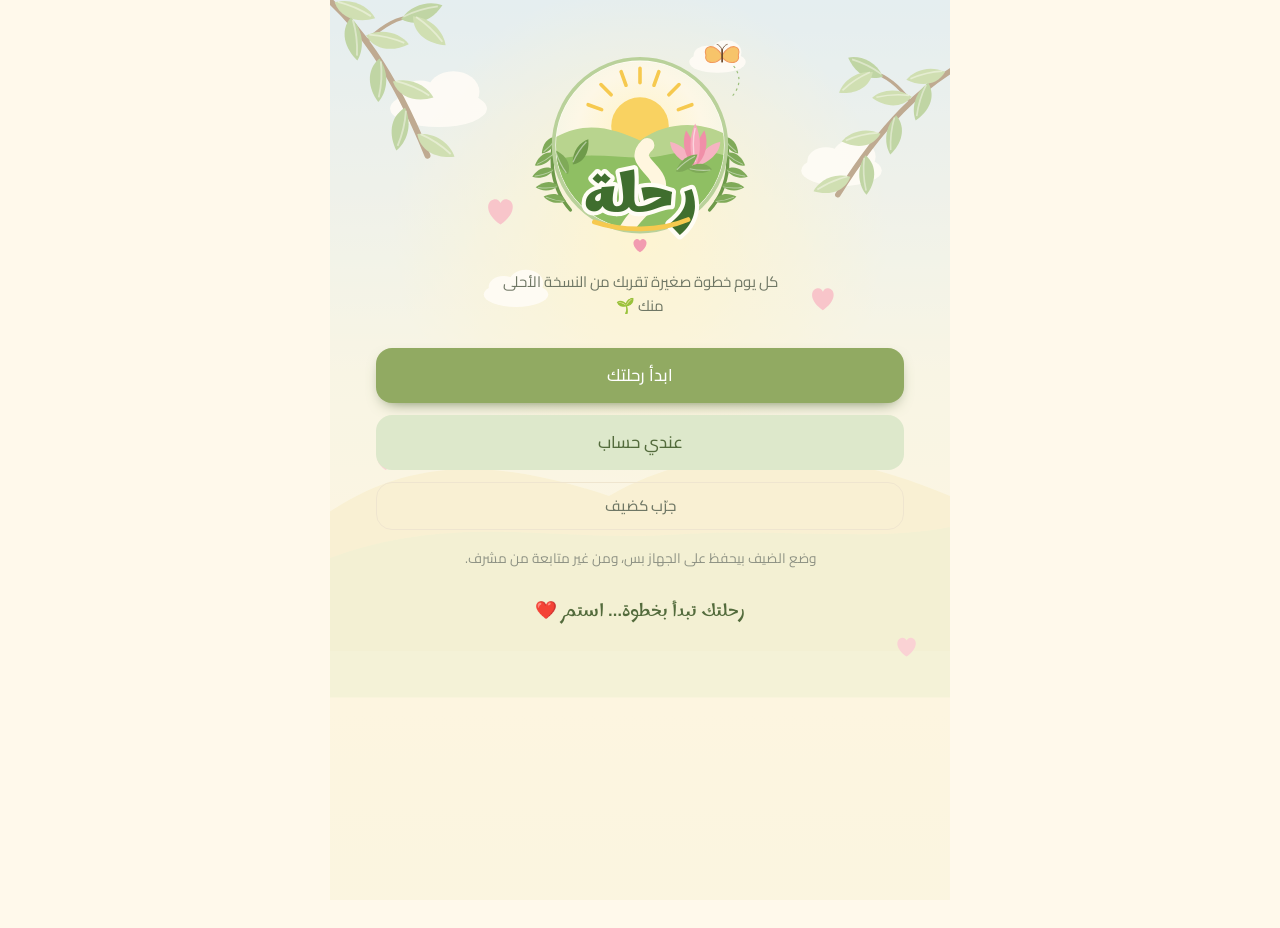
==== commit 1c5f3c80: "Rehla 1.5.0: branded splash and app icon, updates apply right away New splash with the full logo, ta" ====
--- a/rehla/index.html
+++ b/rehla/index.html
@@ -15,7 +15,41 @@
   <link rel="preconnect" href="https://fonts.googleapis.com">
   <link rel="preconnect" href="https://fonts.gstatic.com" crossorigin>
   <link href="https://fonts.googleapis.com/css2?family=Amiri:wght@400;700&family=Cairo:wght@400;500;600;700;800&family=Marhey:wght@600;700&display=swap" rel="stylesheet">
+  <style>
+    #splash { position: fixed; inset: 0; z-index: 200; display: grid; place-items: center; background: radial-gradient(circle at 50% 40%, #FFFDF4, #F7EED6); transition: opacity .45s; font-family: system-ui, sans-serif; }
+    @media (prefers-color-scheme: dark) { #splash { background: radial-gradient(circle at 50% 40%, #2A3323, #161B13); } .splash-tag { color: #C9DAA6 !important; } }
+    #splash.hide { opacity: 0; pointer-events: none; }
+    .splash-in { display: flex; flex-direction: column; align-items: center; gap: 6px; text-align: center; padding: 24px; }
+    .splash-logo { width: min(230px, 58vw); height: auto; animation: splash-in .7s cubic-bezier(.2,.8,.2,1) both, splash-float 3.2s ease-in-out .7s infinite; filter: drop-shadow(0 14px 24px rgba(83,107,60,.25)); }
+    .splash-tag { margin: 4px 0 14px; color: #536B3C; font-weight: 700; font-size: 1.05rem; opacity: 0; animation: splash-fade .6s .35s forwards; }
+    .splash-bar { width: 120px; height: 4px; border-radius: 4px; background: rgba(145,170,98,.25); overflow: hidden; }
+    .splash-bar i { display: block; width: 40%; height: 100%; border-radius: 4px; background: #91AA62; animation: splash-load 1.2s ease-in-out infinite; }
+    .splash-help { margin-top: 18px; color: #6F7765; font-size: .9rem; }
+    .splash-help button { margin-top: 6px; border: 0; border-radius: 999px; padding: 10px 22px; background: #91AA62; color: #fff; font: inherit; font-weight: 700; }
+    @keyframes splash-in { from { opacity: 0; transform: scale(.85); } }
+    @keyframes splash-float { 50% { transform: translateY(-6px); } }
+    @keyframes splash-fade { to { opacity: 1; } }
+    @keyframes splash-load { 0% { transform: translateX(160%); } 100% { transform: translateX(-260%); } }
+  </style>
+  <link rel="preload" href="icons/logo-full.png" as="image">
   <link rel="stylesheet" href="css/app.css">
+  <script>
+    // لو Chrome شغال على "إصدار سطح المكتب" على موبايل، الصفحة بتتعرض بعرض كمبيوتر وكل حاجة بتصغر.
+    // هنا بنكبّر التطبيق عشان يملا شاشة الموبايل زي أي تطبيق.
+    (function () {
+      function fit() {
+        var el = document.documentElement;
+        var touch = matchMedia('(pointer: coarse)').matches || navigator.maxTouchPoints > 0;
+        var sw = screen.width, w = window.innerWidth;
+        var z = touch && sw && w > sw * 1.25 ? w / sw : 1;
+        el.style.zoom = z === 1 ? '' : z.toFixed(3);
+        el.style.setProperty('--z', z.toFixed(3));
+      }
+      fit();
+      addEventListener('resize', fit);
+      addEventListener('orientationchange', function () { setTimeout(fit, 300); });
+    })();
+  </script>
 </head>
 <body>
   <!-- فلاتر الألوان المائية المشتركة لكل الرسومات -->
@@ -36,12 +70,33 @@
     </defs>
   </svg>
 
-  <div id="splash" aria-hidden="true">
+  <div id="splash">
     <div class="splash-in">
-      <svg width="96" height="96" viewBox="0 0 64 64"><circle cx="32" cy="32" r="30" fill="url(#sky)"/><circle cx="32" cy="36" r="11" fill="#F7D57A"/><path d="M2 44 C 14 34 22 36 32 40 C 44 30 54 32 62 40 L62 52 A30 30 0 0 1 2 52Z" fill="#B9CD92"/><path d="M28 62 C 30 56 40 54 36 49 C 33 46 30 46 33 42" stroke="#FFF4DA" stroke-width="3.2" fill="none" stroke-linecap="round"/></svg>
-      <b>رحلة</b>
+      <img src="icons/logo-full.png" width="230" height="230" alt="رحلة" class="splash-logo">
+      <p class="splash-tag">كل يوم خطوة صغيرة 🌿</p>
+      <div class="splash-bar"><i></i></div>
+      <div class="splash-help" hidden>
+        <p>التحميل بياخد وقت أطول من العادي…</p>
+        <button type="button" id="splash-reload">إعادة تحميل</button>
+      </div>
     </div>
   </div>
+  <script>
+    // لو شاشة الفتح طوّلت: زرار بيمسح الملفات القديمة ويفتح التطبيق من جديد
+    (function () {
+      var t = setTimeout(function () { var h = document.querySelector('.splash-help'); if (h && document.getElementById('splash')) h.hidden = false; }, 7000);
+      document.getElementById('splash-reload').onclick = async function () {
+        this.textContent = 'لحظة…';
+        try {
+          var regs = await (navigator.serviceWorker ? navigator.serviceWorker.getRegistrations() : []);
+          await Promise.all(regs.map(function (r) { return r.unregister(); }));
+          var keys = await caches.keys();
+          await Promise.all(keys.filter(function (k) { return k.indexOf('rehla') === 0; }).map(function (k) { return caches.delete(k); }));
+        } catch (e) {}
+        location.reload();
+      };
+    })();
+  </script>
 
   <div id="scene" aria-hidden="true"></div>
   <a href="#main" class="skip">انتقل للمحتوى</a>
--- a/rehla/css/app.css
+++ b/rehla/css/app.css
@@ -56,9 +56,15 @@
 }
 
 * { box-sizing: border-box; -webkit-tap-highlight-color: transparent; }
+/* إحساس التطبيق: من غير سحب للتحديث، ولا تحديد للنص بالضغط الطويل، ولا تكبير بالدبل تاب */
+html, body { overscroll-behavior-y: none; }
+body { -webkit-user-select: none; user-select: none; -webkit-touch-callout: none; touch-action: manipulation; -webkit-text-size-adjust: 100%; }
+input, textarea, [contenteditable], .entry-body, .dhikr-text, .pre { -webkit-user-select: text; user-select: text; }
+img, svg { -webkit-user-drag: none; }
+::-webkit-scrollbar { width: 0; height: 0; }
 html { background: var(--bg); }
 body {
-  margin: 0; min-height: 100dvh; font-family: var(--f-body); color: var(--ink); background: transparent;
+  margin: 0; min-height: calc(100dvh / var(--z, 1)); font-family: var(--f-body); color: var(--ink); background: transparent;
   font-size: 15px; line-height: 1.6; overflow-x: hidden;
 }
 #scene { position: fixed; top: 0; bottom: 0; left: 50%; width: min(100%, 620px); transform: translateX(-50%); z-index: -1; pointer-events: none; overflow: hidden; }
@@ -500,7 +506,7 @@
 .badge.got .b-ic { background: var(--card); box-shadow: 0 0 0 3px var(--bc); }
 .badge b { font-size: .8rem; line-height: 1.3; } .badge small { font-size: .66rem; color: var(--muted); line-height: 1.3; }
 .badge .pbar { width: 100%; }
-.ok { color: var(--green-d) !important; font-weight: 600; }
+.ok:not(.toast) { color: var(--green-d) !important; font-weight: 600; }
 .points-list { padding: 0; list-style: none; margin: 8px 0 0; display: grid; gap: 4px; font-size: .88rem; }
 
 /* ---------- support ---------- */
@@ -543,15 +549,40 @@
 .empty svg { width: 130px; height: 110px; }
 .empty p { max-width: 300px; }
 
+/* ---------- update ---------- */
+#update-bar { position: fixed; z-index: 70; left: 12px; right: 12px; max-width: 520px; margin: 0 auto; bottom: calc(108px + env(safe-area-inset-bottom)); display: flex; align-items: center; gap: 10px; background: var(--card); border: 1.5px solid #CFE2B2; border-radius: 20px; padding: 10px 12px; box-shadow: var(--shadow-lg); font-weight: 700; animation: toast-in .4s cubic-bezier(.2,.8,.2,1); }
+.ub-ic { font-size: 1.3rem; }
+.update-pill { display: block; margin: 0 auto 8px; border: 0; border-radius: 999px; padding: 8px 18px; background: linear-gradient(90deg, #E9F3DA, #FFF4C9); color: #3F6E2E; font-weight: 700; cursor: pointer; box-shadow: var(--shadow); animation: glow 2s ease-in-out infinite; }
+@keyframes glow { 50% { box-shadow: 0 0 0 6px rgba(145,170,98,.18), var(--shadow); } }
+.badge-dot.upd { background: #F6C94F; font-size: 11px; }
+.update-row { padding: 4px 0 10px; border-bottom: 1px dashed var(--line); margin-bottom: 10px; }
+
+/* ---------- consent & admin link ---------- */
+.consent { background: #FFF8E2; border: 1.5px solid #F2CF6B; border-radius: 16px; padding: 12px 14px; margin: 12px 0; font-size: .88rem; line-height: 1.8; text-align: right; }
+.consent p { margin: 4px 0; }
+.consent-title { font-weight: 800; color: #7A5A12; }
+.consent-check { display: flex; align-items: flex-start; gap: 8px; margin-top: 8px; font-weight: 700; cursor: pointer; }
+.consent-check input { width: 22px; height: 22px; min-height: 0; flex-shrink: 0; margin-top: 3px; accent-color: var(--green); }
+[data-theme="dark"] .consent { background: #3A3520; border-color: #8C7633; }
+[data-theme="dark"] .consent-title { color: var(--yellow-d); }
+.admin-link { display: flex; align-items: center; gap: 12px; background: linear-gradient(120deg, var(--green-l), var(--card)); color: var(--green-d); }
+.admin-link b { display: block; } .admin-link small { color: var(--ink2); }
+
+/* ---------- install ---------- */
+.install-card { display: flex; align-items: center; gap: 12px; background: linear-gradient(120deg, #E9F3DA, #FFFBEE); border: 1.5px solid #CFE2B2; animation: pop-in .4s; }
+.install-card img { border-radius: 14px; box-shadow: var(--shadow); flex-shrink: 0; }
+.install-card b { display: block; } .install-card small { color: var(--ink2); font-size: .78rem; line-height: 1.4; display: block; }
+[data-theme="dark"] .install-card { background: var(--card); border-color: var(--line); }
+
 /* ---------- auth & onboarding ---------- */
-.auth { min-height: 100dvh; display: flex; flex-direction: column; padding-top: env(safe-area-inset-top); }
+.auth { min-height: calc(100dvh / var(--z, 1)); display: flex; flex-direction: column; padding-top: env(safe-area-inset-top); }
 .auth-logo { display: grid; place-items: center; margin-top: 30px; animation: float 4s ease-in-out infinite; }
 .auth-logo .logo { width: min(240px, 62vw); height: auto; }
 @keyframes float { 50% { transform: translateY(-8px); } }
 .brand-sub { text-align: center; color: var(--ink2); margin: 0 auto 20px; max-width: 300px; }
 .auth-actions { margin-top: 10px; }
 .auth-form h2 { text-align: center; margin-bottom: 6px; }
-.onboard { min-height: 100dvh; display: flex; flex-direction: column; justify-content: center; text-align: center; gap: 10px; padding: 30px 0; }
+.onboard { min-height: calc(100dvh / var(--z, 1)); display: flex; flex-direction: column; justify-content: center; text-align: center; gap: 10px; padding: 30px 0; }
 .ob-art { display: grid; place-items: center; margin-bottom: 10px; }
 .ob-art.small svg { width: 110px; height: 110px; }
 .ob-dots { display: flex; gap: 6px; justify-content: center; margin-bottom: 20px; }
@@ -578,12 +609,12 @@
 /* ---------- sheet ---------- */
 .sheet-wrap { position: fixed; inset: 0; z-index: 50; display: flex; align-items: flex-end; justify-content: center; }
 .sheet-bg { position: absolute; inset: 0; background: rgba(40, 46, 30, .38); opacity: 0; transition: opacity .25s; }
-.sheet { position: relative; width: 100%; max-width: 560px; max-height: 92dvh; background: var(--card); border-radius: 28px 28px 0 0; transform: translateY(100%); transition: transform .3s cubic-bezier(.2, .8, .2, 1); display: flex; flex-direction: column; padding-bottom: env(safe-area-inset-bottom); }
+.sheet { position: relative; width: 100%; max-width: 560px; max-height: calc(92dvh / var(--z, 1)); background: var(--card); border-radius: 28px 28px 0 0; transform: translateY(100%); transition: transform .3s cubic-bezier(.2, .8, .2, 1); display: flex; flex-direction: column; padding-bottom: env(safe-area-inset-bottom); }
 .sheet-wrap.open .sheet-bg { opacity: 1; } .sheet-wrap.open .sheet { transform: none; }
 .sheet-handle { width: 44px; height: 5px; border-radius: 3px; background: var(--track); margin: 10px auto 0; }
 .sheet-head { display: flex; align-items: center; justify-content: space-between; padding: 6px 16px 4px 8px; }
 .sheet-body { padding: 4px 18px 22px; overflow-y: auto; overscroll-behavior: contain; }
-@media (min-width: 620px) { .sheet-wrap { align-items: center; } .sheet { border-radius: 28px; transform: translateY(30px) scale(.97); opacity: 0; transition: all .25s; } .sheet-wrap.open .sheet { opacity: 1; } }
+@media (min-width: 620px) and (hover: hover) and (pointer: fine) { .sheet-wrap { align-items: center; } .sheet { border-radius: 28px; transform: translateY(30px) scale(.97); opacity: 0; transition: all .25s; } .sheet-wrap.open .sheet { opacity: 1; } }
 
 /* ---------- toast & celebrate ---------- */
 #toasts { position: fixed; top: calc(12px + env(safe-area-inset-top)); left: 0; right: 0; z-index: 80; display: flex; flex-direction: column; align-items: center; gap: 8px; pointer-events: none; padding: 0 16px; }
@@ -604,11 +635,6 @@
 @keyframes wing { to { transform: scaleX(.6); } }
 @keyframes flutter { 50% { translate: 8px -6px; } }
 
-/* splash */
-#splash { position: fixed; inset: 0; z-index: 200; background: var(--bg); display: grid; place-items: center; transition: opacity .5s; }
-#splash.hide { opacity: 0; pointer-events: none; }
-.splash-in { display: flex; flex-direction: column; align-items: center; gap: 8px; animation: float 2s ease-in-out infinite; }
-.splash-in b { font-family: var(--f-brand); font-size: 2rem; color: var(--green-d); }
 
 @media (max-width: 360px) {
   .grid3 { gap: 6px; } .badges { grid-template-columns: repeat(2, 1fr); }
